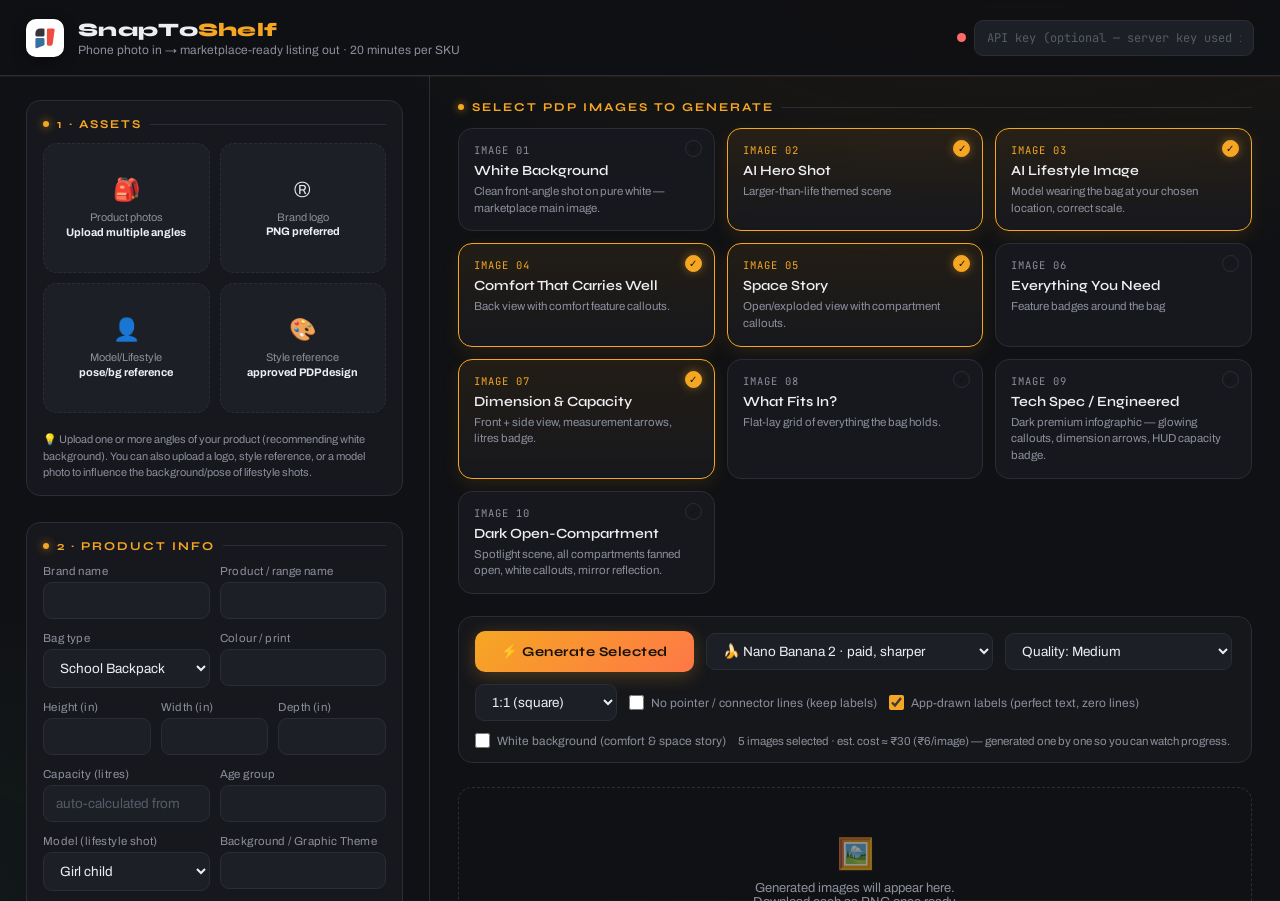
==== index.html @ ac1e073b "Space Story: adopt cleaner "premium Amazon infographic" prompt Rewrite the Space Story prompt in the" ====
<!DOCTYPE html>
<html lang="en">
<head>
<meta charset="UTF-8" />
<meta name="viewport" content="width=device-width, initial-scale=1.0" />
<title>SnapToShelf — Marketplace Listing Image Generator</title>
<link rel="icon" type="image/svg+xml" href="data:image/svg+xml,%3Csvg xmlns='http://www.w3.org/2000/svg' viewBox='0 0 100 100'%3E%3Crect width='100' height='100' rx='18' fill='white'/%3E%3Cpath fill='%2336343A' d='M10 30a20 20 0 0 1 20-20h12a6 6 0 0 1 6 6v22a6 6 0 0 1-6 6H16a6 6 0 0 1-6-6z'/%3E%3Cpath fill='%2338719F' d='M10 56a6 6 0 0 1 6-6h26a6 6 0 0 1 6 6v20a6 6 0 0 1-6 6L18 92c-4 1.7-8-1-8-6z'/%3E%3Cpath fill='%23EF4B3E' d='M58 16a6 6 0 0 1 6-6h20a6 6 0 0 1 6 7l-8 58a8 8 0 0 1-8 7H64a6 6 0 0 1-6-6z'/%3E%3C/svg%3E"/>
<link rel="preconnect" href="https://fonts.googleapis.com">
<link href="https://fonts.googleapis.com/css2?family=Archivo:wght@400;500;600;700&family=Outfit:wght@400;500;600;700;800&family=Syne:wght@700;800&family=JetBrains+Mono:wght@400;600&display=swap" rel="stylesheet">
<style>
:root{
  --bg:#101114;
  --panel:#17181d;
  --panel2:#1d1f26;
  --line:#2a2d36;
  --txt:#eceef2;
  --muted:#8b8f9c;
  --amber:#f5a623;
  --amber-dim:#b97e15;
  --green:#3ecf8e;
  --red:#ff6b6b;
  --radius:14px;
}
*{box-sizing:border-box;margin:0;padding:0}
html,body{height:100%}
body{
  background:var(--bg);
  color:var(--txt);
  font-family:'Archivo',sans-serif;
  font-size:14px;
  background-image:
    radial-gradient(1200px 600px at 80% -10%, rgba(245,166,35,.07), transparent 60%),
    radial-gradient(900px 500px at -10% 100%, rgba(62,207,142,.05), transparent 60%);
}
header{
  display:flex;align-items:center;gap:14px;
  padding:18px 26px;border-bottom:1px solid var(--line);
  position:sticky;top:0;background:rgba(16,17,20,.92);backdrop-filter:blur(8px);z-index:50;
}
.logo-mark{
  width:38px;height:38px;border-radius:10px;flex:none;
  background:#fff;
  display:grid;place-items:center;
}
header h1{font-family:'Syne',sans-serif;font-size:19px;font-weight:800;letter-spacing:.3px}
header h1 span{color:var(--amber)}
header .sub{color:var(--muted);font-size:12px;margin-top:2px}
.key-wrap{margin-left:auto;display:flex;gap:8px;align-items:center}
.key-wrap input{
  width:280px;max-width:38vw;background:var(--panel2);border:1px solid var(--line);
  color:var(--txt);padding:9px 12px;border-radius:9px;font-family:'JetBrains Mono',monospace;font-size:12px;
}
.key-wrap input:focus{outline:none;border-color:var(--amber)}
.key-dot{width:9px;height:9px;border-radius:50%;background:var(--red);flex:none}
.key-dot.ok{background:var(--green)}

main{display:grid;grid-template-columns:430px 1fr;gap:0;min-height:calc(100vh - 75px)}
@media(max-width:980px){main{grid-template-columns:1fr}}

/* ---------- LEFT PANEL ---------- */
.left{
  border-right:1px solid var(--line);padding:24px 26px 60px;
  overflow-y:auto;max-height:calc(100vh - 75px);
}
@media(max-width:980px){.left{max-height:none;border-right:none;border-bottom:1px solid var(--line)}}
.sec{margin-bottom:26px}
.sec-title{
  font-family:'Syne';font-weight:700;font-size:12px;letter-spacing:2px;
  text-transform:uppercase;color:var(--amber);margin-bottom:12px;
  display:flex;align-items:center;gap:8px;
}
.sec-title::after{content:"";flex:1;height:1px;background:var(--line)}
.uploads{display:grid;grid-template-columns:repeat(auto-fill, minmax(130px, 1fr));gap:10px}
.drop{
  border:1.5px dashed var(--line);border-radius:var(--radius);
  padding:14px;text-align:center;cursor:pointer;transition:.2s;
  background:var(--panel);position:relative;min-height:130px;
  display:flex;flex-direction:column;align-items:center;justify-content:center;gap:8px;
}
.drop:hover{border-color:var(--amber)}
.drop.has-img{border-style:solid;border-color:var(--green)}
.drop img{max-width:100%;max-height:90px;border-radius:8px;background:#fff}
.drop .d-label{font-size:11px;color:var(--muted);line-height:1.3}
.drop .d-icon{font-size:22px}
.drop input{display:none}

/* Clear button overlay */
.clear-btn {
  position: absolute;
  top: 6px;
  right: 6px;
  width: 20px;
  height: 20px;
  border-radius: 50%;
  background: rgba(255,107,107,0.85);
  color: #fff;
  border: none;
  cursor: pointer;
  display: none;
  align-items: center;
  justify-content: center;
  font-size: 11px;
  font-weight: bold;
  z-index: 10;
  transition: background 0.15s, transform 0.1s;
}
.clear-btn:hover {
  background: #ff4a4a;
  transform: scale(1.1);
}
.drop.has-img .clear-btn {
  display: flex;
}

/* Product gallery for multiple product images */
.prod-gallery {
  display: flex;
  flex-wrap: wrap;
  gap: 8px;
  margin-top: 10px;
  grid-column: 1 / -1;
  width: 100%;
}
.prod-thumb {
  position: relative;
  width: 70px;
  height: 70px;
  border: 1.5px solid var(--green);
  border-radius: 8px;
  overflow: hidden;
  background: #fff;
  display: flex;
  align-items: center;
  justify-content: center;
  box-shadow: 0 2px 6px rgba(0,0,0,0.3);
}
.prod-thumb img {
  max-width: 100%;
  max-height: 100%;
  object-fit: contain;
}
.prod-thumb .clear-btn {
  display: flex;
  top: 3px;
  right: 3px;
  width: 16px;
  height: 16px;
  font-size: 9px;
}

label.f-label{display:block;font-size:11.5px;color:var(--muted);margin:0 0 5px;letter-spacing:.4px}
.field{margin-bottom:13px}
input[type=text],input[type=number],select,textarea{
  width:100%;background:var(--panel2);border:1px solid var(--line);color:var(--txt);
  padding:10px 12px;border-radius:9px;font-family:'Archivo';font-size:13.5px;
}
input:focus,select:focus,textarea:focus{outline:none;border-color:var(--amber)}
textarea{resize:vertical;min-height:60px}
.row2{display:grid;grid-template-columns:1fr 1fr;gap:10px}
.row3{display:grid;grid-template-columns:1fr 1fr 1fr;gap:10px}

.chips{display:flex;flex-wrap:wrap;gap:7px}
.chip{
  border:1px solid var(--line);background:var(--panel2);color:var(--muted);
  padding:6px 11px;border-radius:99px;font-size:12px;cursor:pointer;transition:.15s;user-select:none;
}
.chip.on{background:rgba(245,166,35,.14);border-color:var(--amber);color:var(--amber)}
.chip .chip-n{
  display:none;width:48px;margin-left:8px;padding:4px 6px;
  border:1px solid var(--amber);border-radius:6px;background:#26201294;
  color:var(--amber);font-size:13px;font-weight:700;text-align:center;
  -moz-appearance:textfield;appearance:textfield;
}
.chip .chip-n::-webkit-inner-spin-button,
.chip .chip-n::-webkit-outer-spin-button{-webkit-appearance:none;margin:0}
.chip .chip-n::placeholder{color:#8a6a2a;font-weight:400}
.chip.on .chip-n{display:inline-block}

/* ---------- RIGHT PANEL ---------- */
.right{padding:24px 28px 80px;overflow-y:auto;max-height:calc(100vh - 75px)}
@media(max-width:980px){.right{max-height:none}}
.types{display:grid;grid-template-columns:repeat(auto-fill,minmax(215px,1fr));gap:12px;margin-bottom:22px}
.tcard{
  background:var(--panel);border:1px solid var(--line);border-radius:var(--radius);
  padding:14px 15px;cursor:pointer;transition:.15s;position:relative;
}
.tcard:hover{border-color:#3a3e4a}
.tcard.on{border-color:var(--amber);background:linear-gradient(180deg,rgba(245,166,35,.08),var(--panel))}
.tcard .num{
  font-family:'JetBrains Mono';font-size:10.5px;color:var(--muted);letter-spacing:1px;
}
.tcard.on .num{color:var(--amber)}
.tcard h3{font-size:14px;font-weight:600;margin:5px 0 4px;font-family:'Syne'}
.tcard p{font-size:11.5px;color:var(--muted);line-height:1.45}
.tcard .tick{
  position:absolute;top:11px;right:12px;width:17px;height:17px;border-radius:50%;
  border:1.5px solid var(--line);display:grid;place-items:center;font-size:10px;color:#16130a;
}
.tcard.on .tick{background:var(--amber);border-color:var(--amber)}

.gen-bar{
  display:flex;gap:12px;align-items:center;flex-wrap:wrap;
  background:var(--panel);border:1px solid var(--line);border-radius:var(--radius);
  padding:14px 16px;margin-bottom:24px;
}
.btn{
  font-family:'Syne';font-weight:700;font-size:13.5px;letter-spacing:.5px;
  background:var(--amber);color:#16130a;border:none;border-radius:10px;
  padding:12px 26px;cursor:pointer;transition:.15s;
}
.btn:hover{background:#ffc14d}
.btn:disabled{background:var(--line);color:var(--muted);cursor:not-allowed}
.gen-bar select{width:auto;padding:9px 32px 9px 12px}
.gen-bar .hint{color:var(--muted);font-size:11.5px;flex:1;min-width:160px}

.results{display:grid;grid-template-columns:repeat(auto-fill,minmax(290px,1fr));gap:16px}
.rcard{
  background:var(--panel);border:1px solid var(--line);border-radius:var(--radius);
  overflow:hidden;display:flex;flex-direction:column;
}
.rcard .r-img{
  aspect-ratio:1/1;background:var(--panel2);display:grid;place-items:center;position:relative;
}
.rcard .r-img img{width:100%;height:100%;object-fit:contain;background:#fff}
.spinner{
  width:34px;height:34px;border:3px solid var(--line);border-top-color:var(--amber);
  border-radius:50%;animation:spin .8s linear infinite;
}
@keyframes spin{to{transform:rotate(360deg)}}
.r-foot{display:flex;align-items:center;gap:8px;padding:11px 13px;border-top:1px solid var(--line)}
.r-foot .r-name{font-size:12.5px;font-weight:600;flex:1}
.r-foot .mini{
  background:var(--panel2);border:1px solid var(--line);color:var(--txt);
  font-size:11.5px;padding:6px 11px;border-radius:8px;cursor:pointer;
}
.r-foot .mini:hover{border-color:var(--amber);color:var(--amber)}
.r-status{font-size:11px;color:var(--muted);padding:0 13px 11px}
.r-status.err{color:var(--red)}
.empty{
  border:1.5px dashed var(--line);border-radius:var(--radius);padding:48px 20px;
  text-align:center;color:var(--muted);font-size:13px;grid-column:1/-1;
}
.toast{
  position:fixed;bottom:22px;left:50%;transform:translateX(-50%);
  background:#23161a;border:1px solid var(--red);color:#ffb3b3;
  padding:12px 20px;border-radius:10px;font-size:13px;z-index:99;display:none;max-width:90vw;
}

/* ---------- THEME ENHANCEMENTS ---------- */
::selection{background:rgba(245,166,35,.3)}
::-webkit-scrollbar{width:10px;height:10px}
::-webkit-scrollbar-track{background:transparent}
::-webkit-scrollbar-thumb{background:#2a2d36;border-radius:99px;border:2px solid var(--bg)}
::-webkit-scrollbar-thumb:hover{background:#454a58}

.logo-mark{box-shadow:0 4px 14px rgba(0,0,0,.4)}
header{box-shadow:0 1px 0 rgba(245,166,35,.07)}

.drop{transition:.2s}
.drop:hover{transform:translateY(-2px);box-shadow:0 8px 20px rgba(0,0,0,.3)}
.chip:hover{border-color:#3a3e4a;color:var(--txt)}

.tcard{transition:.2s}
.tcard:hover{transform:translateY(-2px);box-shadow:0 8px 22px rgba(0,0,0,.35)}
.tcard.on{box-shadow:0 6px 18px rgba(245,166,35,.10)}

.btn{background:linear-gradient(135deg,var(--amber),#ff7847);box-shadow:0 4px 18px rgba(245,166,35,.25);transition:.18s}
.btn:hover{background:linear-gradient(135deg,#ffc14d,#ff8c5e);transform:translateY(-1px);box-shadow:0 6px 24px rgba(245,166,35,.38)}
.btn:disabled{background:var(--line);box-shadow:none;transform:none}

.rcard{animation:cardIn .35s ease both;transition:.2s}
.rcard:hover{border-color:#3a3e4a;box-shadow:0 10px 28px rgba(0,0,0,.4)}
@keyframes cardIn{from{opacity:0;transform:translateY(10px)}to{opacity:1;transform:none}}
.rcard .r-img img{cursor:zoom-in;transition:transform .25s}
.rcard .r-img:hover img{transform:scale(1.025)}

/* ---------- MULTI-SELECT DOWNLOAD ---------- */
.r-pick{
  position:absolute;top:10px;left:10px;z-index:5;width:20px;height:20px;
  accent-color:var(--amber);cursor:pointer;
}
.dl-bar{
  position:fixed;bottom:22px;right:24px;display:none;align-items:center;gap:10px;
  background:var(--panel);border:1px solid var(--amber);border-radius:12px;
  padding:10px 16px;z-index:120;box-shadow:0 10px 30px rgba(0,0,0,.5);font-size:12.5px;
}
.dl-bar.show{display:flex}
.dl-bar .mini{
  background:var(--panel2);border:1px solid var(--line);color:var(--txt);
  font-size:11.5px;padding:6px 11px;border-radius:8px;cursor:pointer;
}
.dl-bar .mini:hover{border-color:var(--amber);color:var(--amber)}

/* ---------- PREVIEW MODAL ---------- */
.modal{
  position:fixed;inset:0;z-index:200;display:none;align-items:center;justify-content:center;
  background:rgba(8,9,12,.86);backdrop-filter:blur(12px);
}
.modal.open{display:flex;animation:fadeIn .18s ease}
@keyframes fadeIn{from{opacity:0}to{opacity:1}}
.m-stage{max-width:min(88vw,940px);max-height:76vh;display:grid;place-items:center}
.m-stage img{
  max-width:min(88vw,940px);max-height:76vh;border-radius:16px;background:#fff;
  box-shadow:0 30px 90px rgba(0,0,0,.65);cursor:zoom-in;transition:transform .25s ease;
}
.m-stage img.zoomed{transform:scale(1.7);cursor:zoom-out}
.m-nav{
  position:fixed;top:50%;transform:translateY(-50%);width:48px;height:48px;border-radius:50%;
  border:1px solid var(--line);background:rgba(23,24,29,.85);color:var(--txt);
  font-size:22px;line-height:1;cursor:pointer;display:grid;place-items:center;transition:.15s;z-index:201;
}
.m-nav:hover{border-color:var(--amber);color:var(--amber)}
.m-nav:disabled{opacity:.3;cursor:default}
#mPrev{left:26px}
#mNext{right:26px}
.m-top{position:fixed;top:16px;right:20px;display:flex;gap:10px;z-index:201}
.m-btn{
  font-family:'Archivo';font-size:13px;padding:9px 16px;border-radius:10px;
  border:1px solid var(--line);background:rgba(23,24,29,.85);color:var(--txt);cursor:pointer;transition:.15s;
}
.m-btn:hover{border-color:var(--amber);color:var(--amber)}
.m-cap{
  position:fixed;bottom:20px;left:50%;transform:translateX(-50%);
  display:flex;align-items:center;gap:12px;background:rgba(23,24,29,.85);
  border:1px solid var(--line);border-radius:99px;padding:9px 18px;font-size:13px;z-index:201;
}
.m-cap .m-count{color:var(--muted);font-family:'JetBrains Mono';font-size:11.5px}

/* ---------- DESIGN PASS ---------- */
::placeholder{color:#565b68}
input[type=text]:hover,input[type=number]:hover,select:hover,textarea:hover{border-color:#3a3e4a}
input[type=text]:focus,input[type=number]:focus,select:focus,textarea:focus{box-shadow:0 0 0 3px rgba(245,166,35,.13)}

.left .sec{
  background:var(--panel);border:1px solid var(--line);border-radius:var(--radius);
  padding:16px 16px 14px;
}
.left .sec .drop{background:var(--panel2)}

.sec-title::before{
  content:"";width:6px;height:6px;border-radius:50%;flex:none;
  background:var(--amber);box-shadow:0 0 8px rgba(245,166,35,.8);
}

.chip{transition:.18s}
.chip:hover{transform:translateY(-1px)}
.chip.on{box-shadow:0 2px 10px rgba(245,166,35,.18)}

.tcard .tick{transition:.18s}
.tcard.on .tick{box-shadow:0 0 10px rgba(245,166,35,.45)}

.right .gen-bar{
  position:sticky;top:0;z-index:40;
  background:rgba(23,24,29,.92);backdrop-filter:blur(8px);
}

.empty{display:flex;flex-direction:column;align-items:center;gap:10px}
.empty::before{content:"🖼️";font-size:30px;opacity:.55}

.r-foot .mini{transition:.15s}
.r-foot .mini:hover{transform:translateY(-1px)}
.btn:active{transform:translateY(0);box-shadow:0 2px 10px rgba(245,166,35,.3)}
</style>
</head>
<body>

<header>
  <div class="logo-mark"><svg viewBox="0 0 100 100" width="24" height="24" xmlns="http://www.w3.org/2000/svg"><path fill="#36343A" d="M10 30a20 20 0 0 1 20-20h12a6 6 0 0 1 6 6v22a6 6 0 0 1-6 6H16a6 6 0 0 1-6-6z"/><path fill="#38719F" d="M10 56a6 6 0 0 1 6-6h26a6 6 0 0 1 6 6v20a6 6 0 0 1-6 6L18 92c-4 1.7-8-1-8-6z"/><path fill="#EF4B3E" d="M58 16a6 6 0 0 1 6-6h20a6 6 0 0 1 6 7l-8 58a8 8 0 0 1-8 7H64a6 6 0 0 1-6-6z"/></svg></div>
  <div>
    <h1>SnapTo<span>Shelf</span></h1>
    <div class="sub">Phone photo in → marketplace-ready listing out · 20 minutes per SKU</div>
  </div>
  <div class="key-wrap">
    <span class="key-dot" id="keyDot"></span>
    <input type="password" id="apiKey" placeholder="sk-... OpenAI API key" autocomplete="off"/>
  </div>
</header>

<main>
<!-- ============ LEFT: INPUTS ============ -->
<div class="left">

  <div class="sec">
    <div class="sec-title">1 · Assets</div>
    <div class="uploads">
      <div class="drop" id="dropProduct">
        <input type="file" accept="image/*" id="fileProduct" multiple/>
        <span class="d-icon">🎒</span>
        <span class="d-label">Product photos<br><b style="color:var(--txt)">Upload multiple angles</b></span>
      </div>
      <div class="drop" id="dropLogo">
        <button class="clear-btn" id="clearLogo" title="Remove">&times;</button>
        <input type="file" accept="image/*" id="fileLogo"/>
        <span class="d-icon">®</span>
        <span class="d-label">Brand logo<br><b style="color:var(--txt)">PNG preferred</b></span>
      </div>
      <div class="drop" id="dropModel">
        <button class="clear-btn" id="clearModel" title="Remove">&times;</button>
        <input type="file" accept="image/*" id="fileModel"/>
        <span class="d-icon">👤</span>
        <span class="d-label">Model/Lifestyle<br><b style="color:var(--txt)">pose/bg reference</b></span>
      </div>
      <div class="drop" id="dropStyle">
        <button class="clear-btn" id="clearStyle" title="Remove">&times;</button>
        <input type="file" accept="image/*" id="fileStyle"/>
        <span class="d-icon">🎨</span>
        <span class="d-label">Style reference<br><b style="color:var(--txt)">approved PDP design</b></span>
      </div>
    </div>
    <div class="prod-gallery" id="prodGallery"></div>
    <div style="font-size:11px;color:var(--muted);margin-top:8px;line-height:1.5">💡 Upload one or more angles of your product (recommending white background). You can also upload a logo, style reference, or a model photo to influence the background/pose of lifestyle shots.</div>
  </div>

  <div class="sec">
    <div class="sec-title">2 · Product Info</div>
    <div class="row2">
      <div class="field"><label class="f-label">Brand name</label><input type="text" id="brand"/></div>
      <div class="field"><label class="f-label">Product / range name</label><input type="text" id="pname"/></div>
    </div>
    <div class="row2">
      <div class="field"><label class="f-label">Bag type</label>
        <select id="bagType">
          <option>School Backpack</option><option>Laptop Backpack</option><option>Casual Backpack</option>
          <option>College Backpack</option><option>Kids Backpack</option><option>Overnighter</option><option>Trolley Bag</option><option>Duffel Bag</option>
        </select>
      </div>
      <div class="field"><label class="f-label">Colour / print</label><input type="text" id="colour"/></div>
    </div>
    <div class="row3">
      <div class="field"><label class="f-label">Height (in)</label><input type="number" id="dimH" step="0.5"/></div>
      <div class="field"><label class="f-label">Width (in)</label><input type="number" id="dimW" step="0.5"/></div>
      <div class="field"><label class="f-label">Depth (in)</label><input type="number" id="dimD" step="0.5"/></div>
    </div>
    <div class="row2">
      <div class="field"><label class="f-label">Capacity (litres) <span id="capAutoLabel" style="color:var(--green);font-size:10px;display:none">(auto)</span></label><input type="number" id="capacity" step="0.5" placeholder="auto-calculated from dims" autocomplete="off"/></div>
      <div class="field"><label class="f-label">Age group</label><input type="text" id="ageGroup"/></div>
    </div>
    <div class="row2">
      <div class="field"><label class="f-label">Model (lifestyle shot)</label>
        <select id="model"><option>Girl child</option><option>Boy child</option><option>Female adult</option><option>Male adult</option><option>No model</option></select>
      </div>
      <div class="field"><label class="f-label">Background / Graphic Theme</label><input type="text" id="theme"/></div>
    </div>
    <div class="field"><label class="f-label">Lifestyle background location</label><input type="text" id="bgLoc"/></div>
    <div class="field"><label class="f-label">Model appearance (optional — describe the person)</label><textarea id="modelDesc"></textarea></div>
  </div>

  <div class="sec">
    <div class="sec-title">3 · Comfort Features</div>
    <div class="chips" id="comfortChips"></div>
  </div>

  <div class="sec">
    <div class="sec-title">4 · Space Story (Compartments)</div>
    <div class="chips" id="spaceChips"></div>
  </div>

  <div class="sec">
    <div class="sec-title">5 · What Fits In</div>
    <div class="chips" id="fitsChips"></div>
  </div>

  <div class="sec">
    <div class="sec-title">6 · Additional Features</div>
    <div class="field"><label class="f-label">"Everything You Need" badge choices (first 4 used)</label><div class="chips" id="needChips"></div></div>
    <div class="field"><label class="f-label">Custom "Everything You Need" badges (comma separated)</label><input type="text" id="needItems"/></div>
    <div class="field"><label class="f-label">Other features (used in Tech Spec callouts etc.)</label><textarea id="extras"></textarea></div>
  </div>

</div>

<!-- ============ RIGHT: TYPES + RESULTS ============ -->
<div class="right">
  <div class="sec-title" style="margin-bottom:14px">Select PDP images to generate</div>
  <div class="types" id="types"></div>

  <div class="gen-bar">
    <button class="btn" id="genBtn">⚡ Generate Selected</button>
    <select id="engine">
      <option value="gemini:gemini-2.5-flash-image">🍌 Nano Banana · free tier</option>
      <option value="gemini:gemini-3.1-flash-image-preview" selected>🍌 Nano Banana 2 · paid, sharper</option>
      <option value="gemini:gemini-3-pro-image-preview">🍌 Nano Banana Pro · paid, best text</option>
      <option value="openai:gpt-image-1">OpenAI gpt-image-1 · paid</option>
    </select>
    <select id="quality">
      <option value="medium" selected>Quality: Medium</option>
      <option value="high">Quality: High (slow, costly)</option>
      <option value="low">Quality: Low (fast test)</option>
    </select>
    <select id="size">
      <option value="1024x1024" selected>1:1 (square)</option>
      <option value="1024x1536">Portrait (2:3)</option>
    </select>
    <label style="display:flex;align-items:center;gap:7px;font-size:12px;color:var(--muted);cursor:pointer;user-select:none">
      <input type="checkbox" id="cleanMode" style="accent-color:var(--amber);width:15px;height:15px"/>
      No pointer / connector lines (keep labels)
    </label>
    <label style="display:flex;align-items:center;gap:7px;font-size:12px;color:var(--muted);cursor:pointer;user-select:none">
      <input type="checkbox" id="overlayMode" checked style="accent-color:var(--amber);width:15px;height:15px"/>
      App-drawn labels (perfect text, zero lines)
    </label>
    <label style="display:flex;align-items:center;gap:7px;font-size:12px;color:var(--muted);cursor:pointer;user-select:none">
      <input type="checkbox" id="whiteBgMode" style="accent-color:var(--amber);width:15px;height:15px"/>
      White background (comfort &amp; space story)
    </label>
    <div class="hint" id="costHint">Select images, fill the form, paste your API key, then generate.</div>
  </div>

  <div class="results" id="results">
    <div class="empty">Generated images will appear here.<br>Download each as PNG once ready.</div>
  </div>
</div>
</main>

<div class="toast" id="toast"></div>

<div class="dl-bar" id="dlBar">
  <b id="dlCount">0 selected</b>
  <button class="mini" id="dlSelAll">Select all</button>
  <button class="mini" id="dlAll">⬇ Download selected</button>
  <button class="mini" id="dlClear">✕ Clear</button>
</div>

<div class="modal" id="modal" aria-hidden="true">
  <div class="m-top">
    <button class="m-btn" id="mDl">⬇ Download PNG</button>
    <button class="m-btn" id="mClose">✕ Close</button>
  </div>
  <button class="m-nav" id="mPrev" title="Previous">‹</button>
  <div class="m-stage"><img id="mImg" alt="Preview"/></div>
  <button class="m-nav" id="mNext" title="Next">›</button>
  <div class="m-cap"><b id="mName"></b><span class="m-count" id="mCount"></span></div>
</div>

<script>
/* ================= DATA ================= */
const FEATURE_ICONS={
  "Adjustable Shoulder Straps":"assets/icons/1Adjustable Shoulder Straps.png",
  "Wide Padded Shoulder Straps":"assets/icons/2Wide Padded Shoulder Straps.png",
  "Premium Quality Zippers":"assets/icons/3Premium Quality Zippers.png",
  "Breathable Back Panel":"assets/icons/4Breathable Back Panel.png",
  "Super Soft Cushion Handle":"assets/icons/5Super Soft Cushion Handle.png",
  "Durable Pullers":"assets/icons/6Durable Pullesr.png",
  "Durable Pullesr":"assets/icons/6Durable Pullesr.png",
  "Lightweight":"assets/icons/7Light weight.png",
  "Light weight":"assets/icons/7Light weight.png",
  "Premium Vegan Fabric":"assets/icons/8Premium .png",
  "Premium Organiser":"assets/icons/8Premium .png",
  "Main Compartment":"assets/icons/9Main Compartment.png",
  "Front Pocket":"assets/icons/10Front Pockect.png",
  "Front Pockect":"assets/icons/10Front Pockect.png",
  "Bottle Pocket":"assets/icons/11Bottle Pocket.png",
  "Side Zip Pocket":"assets/icons/12Side Zip Pocket.png",
  "Easy Organiser":"assets/icons/13Easy organizer.png",
  "Easy Organizer":"assets/icons/13Easy organizer.png",
  "Document Sleeve":"assets/icons/14Doc Sleeve.png",
  "Doc Sleeve":"assets/icons/14Doc Sleeve.png",
  "Small Pocket":"assets/icons/15Small Pocket.png",
  "Padded Laptop Sleeve":"assets/icons/16Papped laptop Sleeve.png",
  "Papped laptop Sleeve":"assets/icons/16Papped laptop Sleeve.png",
  "Trolley Sleeve":"assets/icons/17Trolley Sleeve.png",
  "Water Resistant":"assets/icons/20Water resitant.png",
  "Water Resitant":"assets/icons/20Water resitant.png",
  "Anti Theft":"assets/icons/21Anti theft.png",
  "Anti theft":"assets/icons/21Anti theft.png",
  "Scratch Proof":"assets/icons/22Scratch Proof.png"
};
const FEATURE_ICON_FALLBACKS={
  "Bartacked Stitch on Load Points":"🧵",
  "Bottom Rib Pad":"🛡️"
};

const COMFORT = ["Adjustable Shoulder Straps","Wide Padded Shoulder Straps","Bartacked Stitch on Load Points","Premium Quality Zippers","Breathable Back Panel","Super Soft Cushion Handle","Bottom Rib Pad","Durable Pullers","Lightweight","Premium Vegan Fabric"];
const SPACE = ["Main Compartment","Front Pocket","Bottle Pocket","Side Zip Pocket","Easy Organiser","Premium Organiser","Padded Laptop Sleeve","Document Sleeve","Small Pocket"];
const FITS = ["Books","Notebooks","Pencil Case","Lunch Box","Water Bottle","Umbrella","Folder","Wallet","Laptop","Tablet","Charger","Headphones","Shirt / Clothes","Power Bank"];
const NEED = ["Water Resistant","Anti Theft","Scratch Proof"];

/* Hard-shell trolley luggage has no straps or back panel, so it needs its own
   chip sets and prompt wording rather than the backpack defaults. */
const LUGGAGE_COMFORT = ["TSA Lock","Combination Lock","Flexi PP Shell","Silent 360° Dual Wheels","Telescopic Handle","Sturdy Handle","10 Years Warranty","Lightweight"];
/* soft wheeled duffels have no moulded shell, so swap it for fabric claims */
const DUFFEL_COMFORT = ["TSA Lock","Combination Lock","Premium Vegan Fabric","Silent 360° Dual Wheels","Telescopic Handle","Sturdy Handle","Bartacked Stitch on Load Points","10 Years Warranty","Lightweight"];
const LUGGAGE_SPACE = ["Main Compartment","Zip Divider","Elastic Packing Straps","Zipped Mesh Pocket","Interior Lining","Front Pocket"];
const LUGGAGE_FITS = ["Shoes","Toiletries Pouch","Shirt / Clothes","Trousers","Jacket","Laptop","Charger","Wallet","Travel Documents","Toiletries","Towel","Power Bank"];
const LUGGAGE_NEED = ["Water Resistant","Anti Theft","Scratch Proof"];

/* wheels + telescopic handle — drives the luggage prompt wording and chips */
const LUGGAGE_TYPES = ["Trolley Bag","Duffel Bag"];
/* moulded shell that folds open into two halves; soft duffels do not */
const HARD_CASE_TYPES = ["Trolley Bag"];
function bagTypeVal(){ return document.getElementById("bagType").value; }
function isLuggage(){ return LUGGAGE_TYPES.includes(bagTypeVal()); }
function isHardCase(){ return HARD_CASE_TYPES.includes(bagTypeVal()); }
function chipSets(){
  if(!isLuggage()) return {comfort:COMFORT, space:SPACE, fits:FITS, need:NEED};
  return {comfort: isHardCase()?LUGGAGE_COMFORT:DUFFEL_COMFORT, space:LUGGAGE_SPACE, fits:LUGGAGE_FITS, need:LUGGAGE_NEED};
}

const TYPES = [
 {id:"white",  name:"White Background",        d:"Clean front-angle shot on pure white — marketplace main image.", def:false},
 {id:"hero",   name:"AI Hero Shot",            d:"Larger-than-life themed scene ", def:true},
 {id:"life",   name:"AI Lifestyle Image",      d:"Model wearing the bag at your chosen location, correct scale.", def:true},
 {id:"comfort",name:"Comfort That Carries Well",d:"Back view with comfort feature callouts.", def:true},
 {id:"space",  name:"Space Story",             d:"Open/exploded view with compartment callouts.", def:true},
 {id:"need",   name:"Everything You Need",     d:"Feature badges around the bag", def:false},
 {id:"dims",   name:"Dimension & Capacity",    d:"Front + side view, measurement arrows, litres badge.", def:true},
 {id:"fits",   name:"What Fits In?",           d:"Flat-lay grid of everything the bag holds.", def:false},
 {id:"tech",   name:"Tech Spec / Engineered",  d:"Dark premium infographic — glowing callouts, dimension arrows, HUD capacity badge.", def:false},
 {id:"open",   name:"Dark Open-Compartment",   d:"Spotlight scene, all compartments fanned open, white callouts, mirror reflection.", def:false},
];

/* ================= UI BUILD ================= */
function buildChips(el, arr, withCount){
  el.innerHTML = arr.map(t=>`<span class="chip" data-v="${t}">${t}${withCount?'<input class="chip-n" type="number" min="2" max="9" placeholder="Qty" title="How many? e.g. 2 = the bag has 2 of these (optional)"/>':""}</span>`).join("");
  /* the listener lives on the container, which survives innerHTML — bind once
     or a rebuild would stack handlers and toggle each chip twice */
  if(el.dataset.bound==="1") return;
  el.dataset.bound="1";
  el.addEventListener("click",e=>{
    if(e.target.classList.contains("chip-n")) return;
    const c=e.target.closest(".chip");
    if(c){
      c.classList.toggle("on");
      const n=c.querySelector(".chip-n");
      if(n && !c.classList.contains("on")) n.value="";
    }
  });
}
function rebuildChips(){
  const s=chipSets();
  buildChips(document.getElementById("comfortChips"),s.comfort);
  buildChips(document.getElementById("spaceChips"),s.space,true);
  buildChips(document.getElementById("fitsChips"),s.fits);
  buildChips(document.getElementById("needChips"),s.need);
}
rebuildChips();
/* backpack and luggage have different features, so swap the chips with the type */
document.getElementById("bagType").addEventListener("change",rebuildChips);

const typesEl = document.getElementById("types");
typesEl.innerHTML = TYPES.map((t,i)=>`
  <div class="tcard ${t.def?'on':''}" data-id="${t.id}">
    <div class="num">IMAGE ${String(i+1).padStart(2,"0")}</div>
    <h3>${t.name}</h3><p>${t.d}</p>
    <div class="tick">✓</div>
  </div>`).join("");
typesEl.addEventListener("click",e=>{
  const c = e.target.closest(".tcard"); if(c){c.classList.toggle("on"); updateHint();}
});

function selectedTypes(){ return [...document.querySelectorAll(".tcard.on")].map(c=>c.dataset.id); }
/* approx ₹ per image (USD→INR ≈ 85) */
const PRICE = {
  "gemini:gemini-2.5-flash-image": q=>3,
  "gemini:gemini-3.1-flash-image-preview": q=>6,
  "gemini:gemini-3-pro-image-preview": q=>12,
  "openai:gpt-image-1": q=>({low:1,medium:3.5,high:14}[q]||3.5)
};
function updateHint(){
  const n = selectedTypes().length;
  if(!n){ document.getElementById("costHint").textContent = "Select at least one image type."; return; }
  const engine=document.getElementById("engine").value, quality=document.getElementById("quality").value;
  const per=PRICE[engine]?PRICE[engine](quality):null;
  const cost=per?` · est. cost ≈ ₹${Math.round(n*per*10)/10} (₹${per}/image)`:"";
  document.getElementById("costHint").textContent = `${n} image${n>1?'s':''} selected${cost} — generated one by one so you can watch progress.`;
}
document.getElementById("engine").addEventListener("change",updateHint);
document.getElementById("quality").addEventListener("change",updateHint);
updateHint();

/* ---- AUTO CAPACITY from H×W×D ---- */
const capField = document.getElementById("capacity");
const capAutoLabel = document.getElementById("capAutoLabel");
/* When user types manually, drop the auto flag so we stop overriding */
capField.addEventListener("input", () => {
  delete capField.dataset.auto;
  capAutoLabel.style.display = "none";
});
function autoCalcCapacity() {
  /* Only auto-fill when the field is empty OR was previously auto-filled */
  if (capField.value !== "" && capField.dataset.auto !== "1") return;
  const H = parseFloat(document.getElementById("dimH").value);
  const W = parseFloat(document.getElementById("dimW").value);
  const D = parseFloat(document.getElementById("dimD").value);
  if (H > 0 && W > 0 && D > 0) {
    capField.value = Math.round(H * W * D * 0.016387 * 10) / 10;
    capField.dataset.auto = "1";
    capAutoLabel.style.display = "inline";
  } else if (capField.dataset.auto === "1") {
    capField.value = "";
    delete capField.dataset.auto;
    capAutoLabel.style.display = "none";
  }
}
["dimH","dimW","dimD"].forEach(dimId => {
  document.getElementById(dimId).addEventListener("input", autoCalcCapacity);
});

/* uploads */
let productImgs = [];
let logoImg = null;
let modelImg = null;
let styleImg = null;

function wireSingleDrop(dropId, fileId, setter, clearBtnId) {
  const drop = document.getElementById(dropId);
  const inp = document.getElementById(fileId);
  const clearBtn = document.getElementById(clearBtnId);
  const icon = drop.querySelector(".d-icon");
  const label = drop.querySelector(".d-label");
  const origIconDisplay = icon.style.display || "block";
  const origLabelHTML = label.innerHTML;

  drop.addEventListener("click", (e) => {
    if (e.target !== inp && e.target !== clearBtn && !clearBtn.contains(e.target)) {
      inp.click();
    }
  });

  inp.addEventListener("click", (e) => {
    e.stopPropagation();
  });

  inp.addEventListener("change", () => {
    const f = inp.files[0];
    if (!f) return;
    setter(f);
    const url = URL.createObjectURL(f);
    drop.classList.add("has-img");
    icon.style.display = "none";
    label.innerHTML = `<img src="${url}"/><br>${f.name.slice(0, 20)}`;
  });

  clearBtn.addEventListener("click", (e) => {
    e.preventDefault();
    e.stopPropagation();
    setter(null);
    inp.value = "";
    drop.classList.remove("has-img");
    icon.style.display = origIconDisplay;
    label.innerHTML = origLabelHTML;
  });
}

wireSingleDrop("dropLogo", "fileLogo", f => logoImg = f, "clearLogo");
wireSingleDrop("dropModel", "fileModel", f => modelImg = f, "clearModel");
wireSingleDrop("dropStyle", "fileStyle", f => styleImg = f, "clearStyle");

/* Multiple product photos logic */
const fileProduct = document.getElementById("fileProduct");
const dropProduct = document.getElementById("dropProduct");
const prodGallery = document.getElementById("prodGallery");

dropProduct.addEventListener("click", (e) => {
  if (e.target !== fileProduct) {
    fileProduct.click();
  }
});

fileProduct.addEventListener("click", (e) => {
  e.stopPropagation();
});

fileProduct.addEventListener("change", () => {
  const files = fileProduct.files;
  if (!files || files.length === 0) return;
  for (let i = 0; i < files.length; i++) {
    productImgs.push(files[i]);
  }
  fileProduct.value = "";
  renderProductGallery();
});

function renderProductGallery() {
  prodGallery.innerHTML = "";
  if (productImgs.length > 0) {
    dropProduct.classList.add("has-img");
    dropProduct.querySelector(".d-label").innerHTML = `Product photos<br><b style="color:var(--green)">${productImgs.length} images</b>`;
    dropProduct.querySelector(".d-icon").style.display = "none";
  } else {
    dropProduct.classList.remove("has-img");
    dropProduct.querySelector(".d-label").innerHTML = `Product photos<br><b style="color:var(--txt)">Upload multiple angles</b>`;
    dropProduct.querySelector(".d-icon").style.display = "block";
  }

  productImgs.forEach((f, idx) => {
    const url = URL.createObjectURL(f);
    const thumb = document.createElement("div");
    thumb.className = "prod-thumb";
    thumb.innerHTML = `
      <img src="${url}" />
      <button class="clear-btn" title="Remove" style="display: flex;">&times;</button>
    `;
    thumb.querySelector(".clear-btn").addEventListener("click", (e) => {
      e.preventDefault();
      e.stopPropagation();
      productImgs.splice(idx, 1);
      renderProductGallery();
    });
    prodGallery.appendChild(thumb);
  });
}

/* api key dot — Gemini keys start with AIza or AQ. ; OpenAI keys start with sk- */
const keyInp=document.getElementById("apiKey"), keyDot=document.getElementById("keyDot");
function isGeminiKey(v){ return v.startsWith("AIza")||v.startsWith("AQ.")||(!v.startsWith("sk-")&&v.length>20); }
function keyOk(){ const v=keyInp.value.trim(); return v.length>20&&(isGeminiKey(v)||v.startsWith("sk-")); }
keyInp.addEventListener("input",()=>{
  localStorage.setItem("pdp_key", keyInp.value.trim());
  keyDot.classList.toggle("ok",keyOk());
});
keyInp.placeholder="API key (optional — server key used if empty)";
keyInp.value = localStorage.getItem("pdp_key")||"";
keyDot.classList.toggle("ok",keyOk());

/* ================= PROMPTS ================= */
function chips(el){
  return [...document.querySelectorAll(`#${el} .chip.on`)].map(c=>{
    const base=c.dataset.v;
    const nInp=c.querySelector(".chip-n");
    const n=nInp?parseInt(nInp.value,10):NaN;
    if(n>=2){ return `${n} ${/s$/i.test(base)?base:base+"s"}`; }
    return base;
  });
}
function info(){
  const H=document.getElementById("dimH").value, W=document.getElementById("dimW").value, D=document.getElementById("dimD").value;
  const cm = v=>v?(v*2.54).toFixed(1):"";
  const needList=[...chips("needChips"),...document.getElementById("needItems").value.split(",").map(s=>s.trim()).filter(Boolean)];
  return {
    brand:document.getElementById("brand").value,
    pname:document.getElementById("pname").value,
    bagType:document.getElementById("bagType").value,
    colour:document.getElementById("colour").value,
    H,W,D, Hcm:cm(H), Wcm:cm(W), Dcm:cm(D),
    cap:document.getElementById("capacity").value,
    age:document.getElementById("ageGroup").value,
    model:document.getElementById("model").value,
    bg:document.getElementById("bgLoc").value,
    theme:document.getElementById("theme").value,
    comfort:chips("comfortChips"), space:chips("spaceChips"), fits:chips("fitsChips"),
    extras:document.getElementById("extras").value,
    needItems:needList.join(", "),
    modelDesc:document.getElementById("modelDesc").value
  };
}

/* Decorative theme for every themed image: use the theme the user typed, or —
   when it is blank — auto-derive it from the bag's OWN printed motif/character so
   the whole scene revolves around it (a kitty print → kitty theme, a unicorn →
   unicorn/rainbow, a dinosaur → dinos, a floral → flowers). The bag reference
   photos are attached, so the model can read the print itself. */
function themeDecor(i){
  return (i.theme && i.theme.trim())
    ? i.theme.trim()
    : "the bag's OWN main printed motif or character — read the dominant print/character on the bag from the reference photos (for example a kitty/cat, unicorn, dinosaur, teddy, car, superhero, butterfly or floral print) and build the theme around THAT motif and the bag's colour palette (kitty → cats, paw-prints, whiskers and yarn; unicorn → rainbows, stars and clouds; dinosaur → friendly dinos and leaves; floral → flowers and petals)";
}

const BASE = i => `ABSOLUTE PRODUCT FIDELITY — THIS IS A COMPOSITING TASK, NOT A DESIGN TASK: the bag in the output must be THE IDENTICAL physical ${i.bagType.toLowerCase()} shown in the attached product reference photos, as if those photos were cut out and re-lit in a new scene. Match ONE-TO-ONE: overall silhouette and proportions, every panel and seam, the exact number, size and position of pockets and zippers, zipper pullers, straps, handle shape, stitching, materials and textures, the brand label/badge in its exact position, colour [${i.colour||"exactly as shown in the photos"}] and any print pattern. Pay special attention to ACCENT COLOURS: any contrast-coloured zippers, piping, trims, linings or panels visible in the reference photos MUST appear in the same colour, same position and same brightness — never turn an accent-coloured part black or grey, even in dark or moody lighting. Do NOT invent, redesign, recolour, simplify, add or remove ANY part of the bag — if a detail is not visible in the reference photos, keep it plain and neutral rather than inventing one. Before finishing, verify the generated bag would be recognised as the same product as the reference photos by its owner.${i.brand?` Brand: ${i.brand}${i.pname?` "${i.pname}"`:""}.`:""} Professional Amazon/Flipkart PDP listing image, high resolution, crisp studio quality. Every word of text must be spelled EXACTLY as specified below in clean modern sans-serif type — no extra text, no gibberish, no invented words. TITLE SCALE — KEEP HEADINGS SMALL: any title, subtitle or heading is set in a modest, restrained size. The whole title block (including any bubble or pill around it) must occupy no more than about 12% of the image height and no more than 60% of the image width, sitting compactly at the top with generous clear space around it. The PRODUCT is always the visual hero and must be the largest, most dominant element — never let a heading compete with it or spread across the full width. TEXT IS PLAIN TYPE, NEVER MARKUP: render only the literal words specified. Never draw an angle bracket, chevron, slash, tag, asterisk, underscore, brace, pipe or any other stray punctuation or code-like character next to, between or around the words — colour changes are applied by simply typing the word in that colour, never by drawing a marker of any kind around it. SINGLE PRODUCT ONLY: the background must never contain anything product-shaped — never draw a second, enlarged, blurred, faded, ghosted, silhouetted or watermark copy of the bag behind, around or bleeding off the edges of the main product. The background stays a plain clean surface. (Render more than one view of the product only where this brief explicitly asks for it.) PERMANENT DESIGN RULE — NO POINTING: never draw a callout line, leader line, connector stroke, stem, tick, bracket or dot that points at, reaches towards, or touches the product. Every label, card and badge is a fully detached, closed element floating with plain clean background between it and the product. The ONLY exception is a measurement arrow if one is explicitly specified later in this brief — nothing else may form a line.`;

const PROMPTS = {
 white: i=>`${BASE(i)} IMPORTANT: Only ONE product photo is attached — use it exactly as captured. Render ONLY the bag in a STRAIGHT FRONT VIEW (facing the camera directly, not angled), perfectly centred on a pure white #FFFFFF background with a soft natural contact shadow under the base. No text, no props, no badges, no logo overlays. Clean marketplace main-image.`,
 hero: i=>`${BASE(i)} PREMIUM DREAMY PRODUCT HERO SHOT — a cinematic, photorealistic luxury beauty shot of the bag at its NATURAL real-world size (a normal-sized bag, NOT a giant monument or building), resting elegantly on a raised natural stone or rock pedestal/plinth at the centre of a magical, enchanting themed scene. The bag is the unmistakable HERO of the frame — crisp, sharp and in full focus, occupying roughly 45-55% of the image, presented like a high-end product hero photograph. ENVIRONMENT: a soft, dreamy, aspirational fantasy world themed entirely around ${themeDecor(i)} (scenery and mood direction only — NEVER write any of these words as text anywhere in the image). Surround the bag with beautiful, oversized soft-focus elements OF THAT theme, colour-matched to the bag's own palette, plus drifting sparkles and particles, soft glowing bokeh, silky flowing pastel fabric and a luminous dreamy sky.${i.age?` The mood should feel magical and enchanting to ${i.age}-year-olds.`:""} ABSOLUTELY NO PEOPLE: the image must contain NO humans of any kind — no figures, hands, silhouettes or crowds anywhere. LIGHTING: soft, cinematic, diffused light with a warm dreamy glow and a gentle rim light tracing the bag, a soft realistic contact shadow and subtle reflection where it rests on the pedestal. DEPTH OF FIELD: the fantasy background is softly blurred so the sharply-focused bag always stays the clear focal point. ${i.pname?`The spirit of the product range "${i.pname}" should be felt in the scene's mood (inspiration only — never written as text).`:""} ZERO text in the image — no overlaid brand wordmarks, no captions, no invented signage — only the bag's own printed branding exactly as it appears on the product.`,
 life: i=>`${BASE(i)} Photorealistic LIFESTYLE photo: a ${i.model==="No model"?"natural scene with the bag placed believably":"happy "+i.model.toLowerCase()+(isLuggage()?" walking while pulling the bag along by its fully extended telescopic handle, the bag upright on its wheels beside them, glancing back and smiling at camera":" wearing the bag on BOTH shoulders, looking back over the shoulder and smiling at camera")}${i.age?` (clearly age ${i.age})`:""}, at ${i.bg||(isLuggage()?"a bright, tidy airport terminal or hotel lobby":"a bright, tidy everyday Indian setting")}.${i.model!=="No model"&&i.modelDesc?` MODEL APPEARANCE: ${i.modelDesc}. The person must be an entirely fictional, generic individual matching this description — not a real or recognisable person.`:""} CRITICAL SCALE: the bag must be ${i.H||"correctly"} ${i.H?"inches tall":""} relative to the model's torso — not too big, not too small. Natural window light, shallow depth of field. ${i.age?`A small rounded purple badge in the top-left corner reads exactly "AGE: ${i.age}".`:`No badges, no overlays and no text anywhere in the image.`}`,
 comfort: i=>{
   const cardPart = i.comfort.length
     ? `EXACTLY ${i.comfort.length} small white rounded feature cards arranged in two neat vertical columns — one column down the far LEFT edge of the image, one down the far RIGHT edge, half the cards in each — each card containing a tiny line icon of the feature on top and the feature name below in small dark text, one card per feature, each appearing exactly once, spelled letter-perfect, no extra cards: ${i.comfort.join(", ")}. These are floating legend cards in a card-grid design, NOT a callout diagram: each card is a fully closed shape, and a wide band of plain empty background separates the columns from the bag — absolutely nothing is drawn in that gap. FINAL CHECK: this image contains ZERO lines anywhere — if any stroke connects or reaches from a card towards the bag, the image is WRONG.`
     : `Do NOT draw any callout cards, feature labels or icons — only the title and the bag, with clean empty space around it.`;
   const viewPart = isLuggage()
     ? `Below, the bag perfectly centred at a three-quarter angle with the telescopic handle FULLY EXTENDED upward and all wheels clearly visible on the floor, exactly as the reference photos show them.`
     : `Below, the BACK VIEW of the bag perfectly centred showing back panel and straps.`;
   return `${BASE(i)} Catalogue infographic. Title at top centre inside a white rounded outline bubble, reading exactly these four words and nothing else: Comfort That Carries Well — the words Comfort That in dark text, the words Carries Well in an accent colour, separated by single plain spaces with no character of any kind before, between or after them. ${viewPart} ${cardPart} Background: ${document.getElementById('whiteBgMode').checked?'pure clean white #FFFFFF':`soft pastel tone matching the bag's main colour, with a few subtle 3D decorative elements of ${themeDecor(i)} resting only along the very bottom edge`}. Premium kids-catalogue style.`;
 },
 space: i=>{
   /* Clean "premium Amazon infographic" layout (adapted from the user's prompt):
      one large hero bag centred, with the user's selected storage areas as small
      identical photo insets down the far left/right edges. Count and content are
      driven by the selection, not hard-coded. The app draws the title, icons and
      captions on top, so the model renders NO text. */
   const feats = i.space.slice(0, 6);
   const N = feats.length, leftN = Math.ceil(N / 2), rightN = N - leftN;
   const slot = (k) => k < leftN
     ? (leftN === 1 ? "on the far LEFT edge" : `down the far LEFT edge, position ${k + 1} of ${leftN} from the top`)
     : (rightN === 1 ? "on the far RIGHT edge" : `down the far RIGHT edge, position ${k - leftN + 1} of ${rightN} from the top`);
   const insetList = feats.map((f, k) => `${slot(k)}: an opened / in-use premium close-up of the ${f.toLowerCase()}`).join("; ");
   const insets = feats.length
     ? `Create EXACTLY ${N} small rounded-rectangle PHOTO INSETS, ALL IDENTICAL in size and each only about 11-13% of the image width (small neat thumbnails, never more than 13%) — ${insetList}. Each inset is a premium product close-up PHOTOGRAPH of that storage area of THIS exact bag (same bag, colours, print, trims, zips). EVERY inset MUST be completely FILLED with a real photo — NEVER an empty, blank, plain, faded or placeholder rounded rectangle; if a slot would be empty, simply do not draw it.`
     : `Do NOT add any insets — only the centre bag on a clean pastel background.`;
   return `${BASE(i)} Premium Amazon product infographic. The uploaded backpack is the only hero product — keep it 100% IDENTICAL to the reference. Centre the backpack vertically and horizontally. The backpack must visually occupy about HALF of the canvas width and be about 4 TIMES LARGER than each inset, remaining the dominant visual focus. ${insets} Background: flat pastel ${document.getElementById('whiteBgMode').checked?'white #FFFFFF':`${i.colour?`(a pale, desaturated tint of the bag's ${i.colour})`:"colour that is a pale tint of the bag"}`} with a soft studio shadow. Luxury Amazon listing style — ultra clean, minimal, photorealistic. NO text, NO labels, NO icons, NO title, NO measurements, NO badges, NO decorative objects, and NO duplicate, ghosted or second backpack anywhere (the app adds the title, icons and captions itself).`;
 },
 need: i=>{
   const list = (i.needItems||"").split(",").map(s=>s.trim()).filter(Boolean).slice(0,4);
   const corners = ["top-LEFT corner","top-RIGHT corner","bottom-LEFT corner","bottom-RIGHT corner"];
   const badgePart = list.length
     ? `Exactly ${list.length} white rounded badge card${list.length>1?"s":""} arranged as neat floating side cards: split them between the far LEFT and far RIGHT edges of the image, with a wide empty background band separating each card from the bag. Each card has a small line icon on top and its label below in small dark text, in this order: ${list.map(b=>`"${b}"`).join(", ")}. Each badge appears exactly once, spelled letter-perfect, no other badges anywhere. The bag stands alone in the centre with the bottom fully visible — badges must never cover the bag.`
     : `Do NOT draw any badge cards, feature labels, icons or callouts — only the title and the bag, with clean empty space around the bag.`;
   return `${BASE(i)} Catalogue infographic. Title at top centre inside a simple clean white rounded-rectangle pill outline with a smooth border, never a wavy label or speech bubble. The title is this EXACT phrase and nothing else: "EVERYTHING YOU NEED IN A BAG" — exactly six words, each word written ONCE, no word repeated, no extra syllables (the words "YOU NEED" may be in an accent colour, the rest dark). Bag centred front view, scaled so the full bag remains visible between side badge columns. ${badgePart} Background: a flat, plain, evenly-lit soft pastel surface matching the bag's colour${document.getElementById('whiteBgMode').checked?"":` with a few subtle decorative elements of ${themeDecor(i)}`}, filling the frame edge to edge — the bag appears ONCE and the background behind it is empty, containing no enlarged, faded or ghosted second bag and nothing else bag-shaped. No other text.`;
 },
 dims: i=>{
   /* The whole spec sheet (title, pill, three measurement arrows, warranty tag
      and capacity badge) is canvas-drawn by the app afterwards, so the model
      draws NOTHING but a single clean front view of the bag, left-of-centre,
      with generous empty margins for every overlay zone. */
   return `${BASE(i)} Clean e-commerce product shot for a dimension spec sheet, on a soft PLAIN pastel background that is a very pale, desaturated tint of the bag's OWN dominant colour (a smooth clean studio backdrop — e.g. pale lavender for a purple bag, pale blue for a blue bag, pale pink for a pink bag, pale mint for a green bag), completely empty and even — no clouds, no stars, no rainbows, no props, no patterns, no decorations, no second bag, no ghosted or blurred bag, no reflection, nothing. Show EXACTLY ONE bag: a single FRONT-facing view of the product standing upright, sharp and fully in focus, rendered faithfully from the reference photos with the SAME colours, materials, zips, zipper pullers, trims, badges and proportions. COMPOSITION — LEAVE ROOM FOR OVERLAYS: place the bag in the LEFT-CENTRE of the frame, rendered at a COMPACT size with plenty of breathing room around it — its body occupying only from about 19% to 40% of the image WIDTH and from about 34% to 66% of the image HEIGHT (do NOT let the bag fill more than this). Keep every other area as completely empty plain pastel space with NOTHING in it: the entire TOP 20%, the entire BOTTOM 26%, the left 17% margin, and the WHOLE right 46% of the image — the app draws the title, a pill, the measurement arrows, a warranty tag and a capacity badge into those empty areas itself. CRITICAL — ABSOLUTELY NO TEXT, ICONS OR MEASUREMENTS: do NOT draw any title, words, letters, numbers, units, dimension arrows, measurement lines, ticks, the words HEIGHT/WIDTH/DEPTH, any INCH/IN/CM value, any warranty tag, any test icons, any pill/badge or any capacity marker anywhere in the image — only the single bag on the empty pastel backdrop.`;
 },
 fits: i=>{
   const frontAngleRule = `BAG ANGLE RULE: use the exact same FRONT ANGLE / FRONT VIEW as the first attached product photo. The front panel, front pocket, front artwork, front logo patch and front zipper layout must face the camera. Never show the back panel, shoulder straps, rear padding, rear handle view, side profile or any rotated/back-facing angle.`;
   const itemList = i.fits.length
     ? `ITEM LIST — EXACT AND COMPLETE: there are EXACTLY ${i.fits.length} items, listed here in order: ${i.fits.join(", ")}. Each item appears EXACTLY ONCE. Do NOT add, remove, duplicate or rename any item. Do NOT add an "& More" tile or any other placeholder. ${frontAngleRule}`
     : `No items — only the bag centered with the title above it. ${frontAngleRule}`;
   const labelRule = i.fits.length
     ? `ITEM LABELS: directly beneath EACH item, print its name as a short clean label in dark grey UPPERCASE sans-serif, centred under that item — one label per item, matching the ITEM LIST exactly, spelled letter-perfect, each name appearing once. The labels read, matched to their items in order: ${i.fits.map(x=>x.toUpperCase()).join(", ")}. Labels sit in the small gap under each product, never overlapping any item or the bag. No other text anywhere except the title and these item labels.`
     : ``;
   return `${BASE(i)} CLEAN CATALOGUE "WHAT FITS INSIDE" LAYOUT. Pure white #FFFFFF background. Lighting: bright, even, diffused studio light — no harsh shadows, just a very faint soft drop shadow under each item. TITLE: at the very top, "For All Your" in regular-weight dark sans-serif on one line, then "Essentials" in bold accent colour matching the bag on the next line. No title bubble or outline. COMPOSITION — BAG SIZE IS CRITICAL: the bag is the DOMINANT HERO, shown CLOSED and front-facing, standing UPRIGHT at the absolute centre, rendered LARGE — occupying 45-50% of the image height and at least 35% of the image width. ITEM SIZE IS EQUALLY CRITICAL: every surrounding item stays clearly smaller than the bag, but the items must NEVER be tiny — each one is rendered big and substantial, roughly a THIRD of the bag's size (about 30-40%), large enough that its shape, texture and detail read instantly at a glance. Two failures to avoid, both equally WRONG: the bag not being the single largest object, OR the items looking like small scattered specks floating in empty white space. The items are arranged in a clean, evenly-spaced grid in four zones surrounding the large bag — above, below, left and right — like a professional product stylist laid them out for a catalogue, each item sitting in its own tidy slot with its label beneath it. Scale the items UP until each zone is comfortably filled, leaving only a small uniform gap between neighbouring items and a modest gap to the bag. Items do NOT overlap the bag or each other, but together they must fill the frame generously — NO wide bare margins around the edges, NO large vacant gap between the items and the bag, and NO big empty patches of white anywhere in the composition. ITEMS: ${itemList} Each item is a clean photorealistic product, evenly lit and upright. Items are colour-coordinated with the bag's colour palette. ${labelRule}`;
 },
 open: i=>{
   const callouts = i.space.slice(0,4);
   const posNames = ["upper-LEFT dark area","upper-RIGHT dark area","lower-LEFT dark area","lower-RIGHT dark area"];
   const labelList = callouts.length
     ? `TEXT RULES — FOLLOW EXACTLY: there are EXACTLY ${callouts.length} text labels in this image, no more, no fewer, and no label is ever repeated. ${callouts.map((c,idx)=>`Label ${idx+1}, placed in the ${posNames[idx]}, reads exactly "${c.toUpperCase()}"`).join(". ")}. Each label is ONE single line of small uppercase letter-spaced white sans-serif text, spelled letter-perfect with no extra characters or symbols, floating freely in the dark background near its matching part of the bag. Draw NO connector lines, NO pointer lines, NO arrows, NO brackets and NO leader lines — nothing connects or points from a label to the bag. Labels sit only in empty dark background, never overlapping the bag. Apart from these ${callouts.length} labels and the bag's own printed branding, the image contains ZERO other text, letters, numbers or symbols.`
     : `TEXT RULES: this image contains ZERO text, labels, lines or arrows of any kind (only the bag's own printed branding) — leave clean dark space around the bag.`;
   return `${BASE(i)} PREMIUM DARK SPOTLIGHT PRODUCT SHOT with minimal callouts. Background: deep charcoal-to-black vertical gradient with a single soft cone of white light beaming down from directly above, faint dust particles glowing inside the beam. The bag FLOATS slightly above a glossy dark floor that shows a soft mirror reflection of the bag fading downward. Bag at three-quarter front angle. ${isLuggage()
     ? (isHardCase()
       ? `CRITICAL OPEN-LUGGAGE POSE: the case is unzipped all the way round and folded OPEN like a clamshell into its two halves, standing upright on its wheels — one half shows the main packing compartment with its elastic packing straps, the other shows the zipped divider panel and interior lining, and the telescopic handle is fully extended above. The complete storage anatomy is visible in one photograph, every part physically true to the actual product, open zippers with pullers hanging naturally.`
       : `CRITICAL OPEN-LUGGAGE POSE: the soft bag rests upright on its wheels with the telescopic handle fully extended above, and its main zip is opened WIDE along the top so the mouth of the bag gapes open — the interior lining, packing straps and any inner pockets are clearly visible inside, and every outer pocket is unzipped and open too. The bag keeps its natural soft slouch and is NEVER folded flat into two rigid halves. The complete storage anatomy is visible in one photograph, every part physically true to the actual product, open zippers with pullers hanging naturally.`)
     : `CRITICAL OPEN-BAG POSE: EVERY compartment is unzipped and gaping WIDE open at the same time — the main compartment lid folds back showing the interior lining and organiser, the second compartment gapes open behind it, the front pocket hangs fully open, and both side mesh bottle pockets are pushed outward — the complete storage anatomy visible in one photograph, every part physically true to the actual product, open zippers with pullers hanging naturally.`} ${labelList} LIGHTING RULE: even though the scene is dark and moody, the bag itself sits fully inside the bright spotlight cone and is lit like a studio product photo — its true colours stay saturated and clearly readable, especially any contrast-coloured zippers, trims and the brand badge from the reference photos; only the BACKGROUND is dark, never the bag. Dramatic, premium, photorealistic.`;
 },
 tech: i=>{
   const callouts = [...i.comfort, ...i.space, ...(i.extras?i.extras.split(/[,\n]/).map(s=>s.trim()).filter(Boolean):[])].slice(0,7);
   return `${BASE(i)} PREMIUM DARK TECH-SPEC INFOGRAPHIC, like a high-end gear brand's engineering diagram. Background: very dark charcoal-to-black (#0c0f12) with a faint glowing circuit-board / blueprint line pattern on the floor plane and subtle hexagonal texture, dramatic studio rim lighting on the bag with a soft glowing reflection beneath it. The bag stands centred at three-quarter front angle, hero-lit, with a thin glowing accent-colour outline tracing its silhouette edges (accent colour sampled from the bag itself${i.colour?`, the ${i.colour}`:""}). TITLE at top centre in large bold uppercase pale-grey sans-serif on two lines: "ENGINEERED FOR" / "MAXIMUM CARRY". ${callouts.length?`Around the bag, EXACTLY ${callouts.length} feature callouts in small uppercase letter-spaced pale-grey text, each appearing exactly once, spelled letter-perfect, floating freely in the dark background near its exact part of the bag, distributed evenly left and right: ${callouts.join(", ")}. Draw NO connector lines, NO pointer lines, NO dots and NO leader lines between any callout text and the bag.`:`Do NOT draw any feature callouts or callout lines around the bag — leave the sides clean.`} ${(()=>{const a=[];if(i.H)a.push(`a vertical arrow along the left side of the bag labelled "HEIGHT: ${i.H} Inch" (label written horizontally beside the arrow, normal reading direction)`);if(i.W)a.push(`a horizontal arrow under the front edge labelled "WIDTH: ${i.W} Inch"`);if(i.D)a.push(`a diagonal arrow along the base side edge labelled "DEPTH: ${i.D} Inch"`);return a.length?`DIMENSIONS drawn as thin glowing accent-colour measurement arrows with arrowheads (these measurement arrows are allowed): ${a.join(", ")}. Show ONLY these measurements — do not invent any other number.`:`Do NOT draw any measurement arrows or dimension numbers.`;})()} ${i.cap?`On the upper right, a futuristic HUD-style rounded badge panel with a thin glowing accent border, dark translucent fill and corner notches, reading "CAPACITY:" in small pale text and "${i.cap}L" in large bold accent-colour text, with a small wireframe cube icon beside it.`:`Do NOT draw any capacity badge.`} All linework hairline-thin and precise, futuristic but clean. No other text anywhere.`;
 }
};

/* Describes the role of each attached reference image, in order */
function refNote(typeId){
  let n=1, s=`Attached reference images, in order:`;
  if(typeId==="white" || typeId==="fits"){
    /* White BG and Fits: send only the first product photo (front angle) */
    s+=` (1) product front-facing photo — render this exact bag as shown here, FRONT VIEW only. Do not use or invent a back view, rear view, strap view, or side view.`;
    n=2;
    if(logoImg){ s+=` (${n}) the brand logo — for reference only.`; n++; }
  } else {
    productImgs.forEach((img, idx) => {
      s += ` (${n}) product photo angle ${idx+1} — replicate this bag with complete fidelity.`;
      n++;
    });
    if(logoImg){ s+=` (${n}) the brand logo — use this exact logo wherever a logo is needed.`; n++; }
    if(modelImg){ s+=` (${n}) lifestyle composition and pose reference photo — use ONLY for composition, lighting, bag scale, and pose reference. Do NOT copy the face, facial features, or specific identity of the person. Keep the generated face completely generic and brand-new to comply with safety policies.`; n++; }
    if(styleImg){ s+=` (${n}) a finished approved PDP design from this brand — COPY its layout, composition, title bubble style, callout card design, typography, connector lines, background treatment and overall visual language as closely as possible, but feature THIS product and ONLY the text specified in the brief.`; }
  }
  return s+" BRIEF: ";
}

/* ================= GENERATION ================= */
const resultsEl=document.getElementById("results");
const toast=document.getElementById("toast");
function showToast(m){ toast.textContent=m; toast.style.display="block"; setTimeout(()=>toast.style.display="none",6000); }

/* ================= PREVIEW MODAL ================= */
const modal=document.getElementById("modal"), mImg=document.getElementById("mImg"),
      mName=document.getElementById("mName"), mCount=document.getElementById("mCount"),
      mPrev=document.getElementById("mPrev"), mNext=document.getElementById("mNext");
let mList=[], mIdx=0;

function galleryItems(){
  return [...resultsEl.querySelectorAll(".rcard")].map(c=>{
    const im=c.querySelector(".r-img img");
    return im?{url:im.src, name:(c.querySelector(".r-name")||{}).textContent||"Image"}:null;
  }).filter(Boolean);
}
function openModal(url){
  mList=galleryItems(); if(!mList.length) return;
  mIdx=Math.max(0, mList.findIndex(g=>g.url===url));
  renderModal();
  modal.classList.add("open");
  document.body.style.overflow="hidden";
}
function closeModal(){ modal.classList.remove("open"); document.body.style.overflow=""; }
function renderModal(){
  const g=mList[mIdx];
  mImg.src=g.url; mImg.classList.remove("zoomed");
  mName.textContent=g.name;
  mCount.textContent=`${mIdx+1} / ${mList.length}`;
  mPrev.disabled = mNext.disabled = mList.length<2;
}
function mStep(d){ mIdx=(mIdx+d+mList.length)%mList.length; renderModal(); }
mPrev.onclick=()=>mStep(-1);
mNext.onclick=()=>mStep(1);
document.getElementById("mClose").onclick=closeModal;
/* Build a download filename slug from brand + product name + image type */
function prodSlug(typeName){
  const brand = document.getElementById("brand").value.trim();
  const pname = document.getElementById("pname").value.trim();
  const base = [brand, pname].filter(Boolean).join("_") || "pdp";
  const type = (typeName||"").trim();
  return [base, type].filter(Boolean).join("_").replaceAll(/\s+/g,"_").replaceAll(/[^a-zA-Z0-9_\-]/g,"");
}

document.getElementById("mDl").onclick=()=>{
  const a=document.createElement("a");
  a.href=mImg.src;
  a.download=`${prodSlug(mName.textContent)}.png`;
  a.click();
};
mImg.addEventListener("click",()=>mImg.classList.toggle("zoomed"));
modal.addEventListener("click",e=>{ if(e.target===modal) closeModal(); });
document.addEventListener("keydown",e=>{
  if(!modal.classList.contains("open")) return;
  if(e.key==="Escape") closeModal();
  if(e.key==="ArrowLeft") mStep(-1);
  if(e.key==="ArrowRight") mStep(1);
});
/* open on click of any generated image */
resultsEl.addEventListener("click",e=>{
  if(e.target.tagName==="IMG" && e.target.closest(".r-img")) openModal(e.target.src);
});

/* ================= MULTI-SELECT DOWNLOAD ================= */
const dlBar=document.getElementById("dlBar");
function updateDlBar(){
  const n=document.querySelectorAll(".r-pick:checked").length;
  dlBar.classList.toggle("show", n>0);
  document.getElementById("dlCount").textContent=`${n} selected`;
}
resultsEl.addEventListener("change",e=>{
  if(e.target.classList.contains("r-pick")) updateDlBar();
});
document.getElementById("dlSelAll").onclick=()=>{
  document.querySelectorAll(".r-pick").forEach(p=>p.checked=true);
  updateDlBar();
};
document.getElementById("dlClear").onclick=()=>{
  document.querySelectorAll(".r-pick:checked").forEach(p=>p.checked=false);
  updateDlBar();
};
document.getElementById("dlAll").onclick=async()=>{
  const picks=[...document.querySelectorAll(".r-pick:checked")];
  let n=1;
  for(const p of picks){
    const card=p.closest(".rcard");
    const img=card.querySelector(".r-img img");
    if(!img) continue;
    const typeName=(card.querySelector(".r-name")||{}).textContent||"";
    const a=document.createElement("a");
    a.href=img.src;
    a.download=`${prodSlug(typeName)}_${String(n++).padStart(2,"0")}.png`;
    a.click();
    /* small gap so the browser doesn't block rapid downloads */
    await new Promise(r=>setTimeout(r,450));
  }
};

/* Compress/resize images to stay within Vercel's 4.5 MB request-body limit.
   Always re-encodes to JPEG (PNG ignores the quality arg and stays huge) over a
   white matte so transparent logos don't turn black, then iteratively drops
   quality/dimension until the blob fits under maxBytes. */
function compressImage(file, maxDimension = 1024, maxBytes = 500 * 1024) {
  return new Promise((resolve) => {
    if (!file || !file.type || !file.type.startsWith("image/")) {
      return resolve(file);
    }
    const reader = new FileReader();
    reader.onload = (e) => {
      const img = new Image();
      img.onload = () => {
        let width = img.width;
        let height = img.height;
        if (width > maxDimension || height > maxDimension) {
          if (width > height) {
            height = Math.round((height * maxDimension) / width);
            width = maxDimension;
          } else {
            width = Math.round((width * maxDimension) / height);
            height = maxDimension;
          }
        }
        const render = (w, h) => {
          const canvas = document.createElement("canvas");
          canvas.width = w;
          canvas.height = h;
          const ctx = canvas.getContext("2d");
          ctx.fillStyle = "#ffffff";
          ctx.fillRect(0, 0, w, h);
          ctx.drawImage(img, 0, 0, w, h);
          return canvas;
        };
        let w = width, h = height, quality = 0.85;
        const step = () => {
          render(w, h).toBlob((blob) => {
            if (!blob) return resolve(file);
            const tooBig = blob.size > maxBytes;
            const canShrink = quality > 0.42 || Math.max(w, h) > 512;
            if (tooBig && canShrink) {
              if (quality > 0.5) quality -= 0.12;
              else { w = Math.round(w * 0.82); h = Math.round(h * 0.82); }
              return step();
            }
            const name = (file.name || "image").replace(/\.[^.]+$/, "") + ".jpg";
            resolve(new File([blob], name, { type: "image/jpeg", lastModified: Date.now() }));
          }, "image/jpeg", quality);
        };
        step();
      };
      img.onerror = () => resolve(file);
      img.src = e.target.result;
    };
    reader.onerror = () => resolve(file);
    reader.readAsDataURL(file);
  });
}

/* ============ APP-DRAWN LABEL OVERLAY (canvas) ============ */
const ICON_MAP=[
  /* luggage terms first — these must beat the generic backpack rules below
     (e.g. "Telescopic Handle" would otherwise match /handle/ and show ✋) */
  [/tsa|combination lock|\block\b/i,"🔒"],[/wheel|spinner|360/i,"🛞"],
  [/telescopic|trolley/i,"🧳"],[/shell|polycarbonate|\bpp\b/i,"🛡️"],
  [/warrant|guarantee/i,"📜"],[/packing strap|elastic/i,"🎗️"],[/divider/i,"🗂️"],[/lining/i,"🧶"],
  [/shoe/i,"👟"],[/toiletr/i,"🧼"],[/trouser|jeans/i,"👖"],[/jacket/i,"🧥"],
  [/towel/i,"🧻"],[/passport|travel document/i,"🛂"],
  [/bottle/i,"🧴"],[/laptop/i,"💻"],[/organi[sz]er/i,"🗂️"],[/compartment/i,"📦"],
  [/pocket/i,"👝"],[/strap/i,"🎒"],[/handle/i,"✋"],[/zip/i,"🧷"],[/light/i,"🪶"],
  [/pad|cushion/i,"🛏️"],[/stitch|bartack/i,"🧵"],[/puller/i,"🔩"],[/sleeve|document/i,"💼"],
  [/mesh/i,"🥅"],[/rib|base|bottom/i,"🛡️"],[/fabric|vegan/i,"🧶"],[/breathab|back panel/i,"🌬️"],
  [/water|rain/i,"💧"],[/tear|tough|durab/i,"💪"],[/print|trendy/i,"🎨"],[/usb|charg/i,"🔌"],[/reflect/i,"✨"]
];
function iconFor(t){ for(const [re,e] of ICON_MAP) if(re.test(t)) return e; return "✔️"; }
function loadImgEl(src){ return new Promise((res,rej)=>{ const im=new Image(); im.onload=()=>res(im); im.onerror=rej; im.src=src; }); }
function roundRectPath(ctx,x,y,w,h,r){ ctx.beginPath(); ctx.moveTo(x+r,y); ctx.arcTo(x+w,y,x+w,y+h,r); ctx.arcTo(x+w,y+h,x,y+h,r); ctx.arcTo(x,y+h,x,y,r); ctx.arcTo(x,y,x+w,y,r); ctx.closePath(); }
function wrapLines(ctx,text,maxW){
  const words=text.split(" "), lines=[]; let cur="";
  for(const w of words){ const t=cur?cur+" "+w:w;
    if(ctx.measureText(t).width>maxW && cur){ lines.push(cur); cur=w; } else cur=t; }
  if(cur) lines.push(cur);
  return lines;
}
async function overlayCards(dataUrl,labels,layout,iconMap){
  const img=await loadImgEl(dataUrl);
  const W=img.width,H=img.height;
  const c=document.createElement("canvas"); c.width=W; c.height=H;
  const ctx=c.getContext("2d"); ctx.drawImage(img,0,0);
  const fontPx=Math.round(W*0.014), radius=W*0.018;
  ctx.textAlign="center"; ctx.textBaseline="middle";
  async function drawCard(x,y,w,label){
    const _bk=label.replace(/^\d+\s+/,"").replace(/s$/i,"");
    const _exact=iconMap&&(iconMap[label]||iconMap[_bk]||iconMap[_bk+"s"]||iconMap[_bk+"S"]);
    const _iu=_exact||null;
    const pad=Math.round(w*0.08);
    const iconSz=Math.round(w*0.78);
    ctx.font=`600 ${fontPx}px Archivo, Arial, sans-serif`;
    /* keep any leading count — "2 Main Compartments" is the whole point of the
       qty box; only the icon lookup above strips it */
    const lines=wrapLines(ctx,label,w-pad*2);
    const h=pad+iconSz+Math.round(pad*0.5)+lines.length*Math.round(fontPx*1.35)+pad;
    ctx.save();
    ctx.shadowColor="rgba(20,40,70,0.22)"; ctx.shadowBlur=W*0.014; ctx.shadowOffsetY=W*0.005;
    ctx.fillStyle="#ffffff"; roundRectPath(ctx,x,y,w,h,radius); ctx.fill();
    ctx.restore();
    if(_iu){
      try{
        const ic=await loadImgEl(_iu);
        ctx.drawImage(ic,x+(w-iconSz)/2,y+pad,iconSz,iconSz);
      }catch(e){
        ctx.fillStyle="#1d3354";
        ctx.font=`${Math.round(iconSz*0.9)}px "Segoe UI Emoji", Archivo, sans-serif`;
        ctx.fillText(iconFor(label),x+w/2,y+pad+iconSz/2);
      }
    } else {
      ctx.fillStyle="#1d3354";
      ctx.font=`${Math.round(iconSz*0.82)}px "Segoe UI Emoji", Archivo, sans-serif`;
      ctx.fillText((FEATURE_ICON_FALLBACKS&&FEATURE_ICON_FALLBACKS[label])||iconFor(label),x+w/2,y+pad+iconSz/2);
    }
    ctx.fillStyle="#1d3354";
    ctx.font=`600 ${fontPx}px Archivo, Arial, sans-serif`;
    lines.forEach((ln,k)=>ctx.fillText(ln,x+w/2,y+pad+iconSz+Math.round(pad*0.5)+k*Math.round(fontPx*1.35)+Math.round(fontPx*0.65)));
    return h;
  }
  if(layout==="sides"){
    const cardW=Math.round(W*0.115);
    const leftLabels=labels.slice(0,Math.ceil(labels.length/2));
    const rightLabels=labels.slice(Math.ceil(labels.length/2));
    const margin=W*0.055, gap=H*0.018, topY=H*0.22;
    let y=topY; for(const l of leftLabels){ y+=await drawCard(margin,y,cardW,l)+gap; }
    y=topY; for(const l of rightLabels){ y+=await drawCard(W-margin-cardW,y,cardW,l)+gap; }
  }else{
    const n=labels.length, gap=W*0.018, margin=W*0.05;
    const w=Math.min(W*0.18,(W-2*margin-(n-1)*gap)/n);
    let x=(W-(w*n+gap*(n-1)))/2;
    const y=H*0.735;
    for(const l of labels){ await drawCard(x,y,w,l); x+=w+gap; }
  }
  return c.toDataURL("image/png");
}

/* Reference "Space Story" overlay: the model draws the centre bag + four corner
   compartment PHOTO tiles; this DETECTS each tile's real position, then anchors
   the "SPACE STORY" title (top-left), an icon badge on each tile's top edge and a
   white caption chip centred under it — so the labels track the tiles precisely
   instead of sitting at guessed corners. */
async function overlaySpaceCorners(dataUrl, labels, iconMap){
  const img=await loadImgEl(dataUrl);
  const W=img.width,H=img.height;
  const c=document.createElement("canvas"); c.width=W; c.height=H;
  const ctx=c.getContext("2d"); ctx.drawImage(img,0,0);
  if(document.fonts&&document.fonts.load){ try{ await document.fonts.load(`800 ${Math.round(W*0.05)}px Syne`); await document.fonts.load(`700 ${Math.round(W*0.022)}px Outfit`); }catch(e){} }

  /* snapshot the clean image + sample the flat background colour for tile detection */
  let data=null; try{ data=ctx.getImageData(0,0,W,H).data; }catch(e){ data=null; }
  const px=(fx,fy)=>{ const x=Math.round(W*fx),y=Math.round(H*fy),i=(y*W+x)*4; return [data[i],data[i+1],data[i+2]]; };
  let bg=[236,228,246];
  if(data){ const a=px(0.5,0.045),b=px(0.012,0.5),c2=px(0.988,0.5); bg=[(a[0]+b[0]+c2[0])/3,(a[1]+b[1]+c2[1])/3,(a[2]+b[2]+c2[2])/3]; }

  /* find the photo tile inside one quadrant: cluster the columns that differ from
     the background, keep the cluster nearest the OUTER edge (so the centre bag,
     which sits toward the inner edge, is ignored), then its row extent. */
  const detect=(rx0,rx1,ry0,ry1,outer)=>{
    if(!data) return null;
    const x0=Math.round(W*rx0),x1=Math.round(W*rx1),y0=Math.round(H*ry0),y1=Math.round(H*ry1);
    const t2=34*34;
    const marked=(x,y)=>{ const i=(y*W+x)*4; const dr=data[i]-bg[0],dg=data[i+1]-bg[1],db=data[i+2]-bg[2]; return dr*dr+dg*dg+db*db>t2; };
    const colThresh=((y1-y0)/2)*0.16, gapMax=Math.round(W*0.03);
    const cols=[]; for(let x=x0;x<x1;x++){ let cnt=0; for(let y=y0;y<y1;y+=2) if(marked(x,y)) cnt++; cols[x]=cnt>=colThresh?1:0; }
    const clusters=[]; let cur=null,gap=0;
    for(let x=x0;x<x1;x++){ if(cols[x]){ if(!cur)cur={s:x,e:x}; cur.e=x; gap=0; } else if(cur){ gap++; if(gap>gapMax){ clusters.push(cur); cur=null; } } }
    if(cur) clusters.push(cur);
    const wide=clusters.filter(cl=>(cl.e-cl.s)>=W*0.08);
    if(!wide.length) return null;
    const cl = outer==="L" ? wide.reduce((a,b)=>a.s<=b.s?a:b) : wide.reduce((a,b)=>a.e>=b.e?a:b);
    const rowThresh=((cl.e-cl.s)/2)*0.16;
    let top=-1,bot=-1;
    for(let y=y0;y<y1;y++){ let cnt=0; for(let x=cl.s;x<=cl.e;x+=2) if(marked(x,y)) cnt++; if(cnt>=rowThresh){ if(top<0)top=y; bot=y; } }
    if(top<0 || (bot-top)<H*0.06) return null;
    return {left:cl.s,right:cl.e,top,bottom:bot};
  };

  /* accent colour sampled from the centre bag, for the themed title */
  let accent="#7A3FD0";
  const bagAcc=sampleBagAccent(ctx,{left:Math.round(W*0.34),right:Math.round(W*0.66),top:Math.round(H*0.36),bottom:Math.round(H*0.74)},W,H);
  if(bagAcc){ const hsl=rgbToHsl(bagAcc[0],bagAcc[1],bagAcc[2]); const sat=Math.min(0.85,Math.max(0.5,hsl[1])); accent=rgbToHex(hslToRgb(hsl[0],sat,0.42)); }

  /* title — ALWAYS centred at the top, in the bag's theme colour */
  ctx.fillStyle=accent; ctx.textAlign="center"; ctx.textBaseline="alphabetic";
  ctx.font=`800 ${Math.round(W*0.05)}px Syne, Outfit, Arial, sans-serif`;
  ctx.fillText("SPACE STORY", W/2, Math.round(H*0.08));

  /* Lay the selected tiles out in TWO side columns (left = first half, right =
     second half) so ANY number the user selects is shown — not a fixed four.
     Each region is one tile's vertical band; capY caps its caption drop. */
  const N=labels.length;
  const leftN=Math.ceil(N/2), rightN=N-leftN;
  const regions=[];
  const buildCol=(count,rx0,rx1,outer)=>{
    const top=0.13, bandH=(0.93-top)/Math.max(1,count);
    for(let j=0;j<count;j++){ const y0=top+bandH*j, y1=top+bandH*(j+1);
      regions.push({rx0,rx1,ry0:y0+0.008,ry1:y1-0.02,outer,capY:y1-0.03}); }
  };
  buildCol(leftN,0.02,0.27,"L");
  buildCol(rightN,0.73,0.98,"R");
  const iconR=Math.round(W*0.024);

  for(let k=0;k<N;k++){
    const r=regions[k], label=labels[k];
    const tile=detect(r.rx0,r.rx1,r.ry0,r.ry1,r.outer);
    let cx,topY,botY;
    if(tile){
      cx=(tile.left+tile.right)/2; topY=tile.top;
      /* anchor the caption a fixed fraction below the tile TOP (reliable) using the
         tile WIDTH — the detected bottom overshoots when it catches the bag or the
         decorations below, dropping the caption too far */
      botY=topY+(tile.right-tile.left)*1.25;
    }
    else { cx=W*(r.outer==="L"?0.15:0.85); botY=H*((r.ry0+r.ry1)/2)+H*0.05; topY=botY-H*0.12; }
    /* never let the caption drop past this tile's band */
    botY=Math.min(botY, Math.round(H*r.capY));

    /* caption chip auto-fit + clamped, with the icon badge attached directly
       ABOVE it so the icon always tracks its own tile/caption (no floating) */
    let cs=Math.round(W*0.019); ctx.font=`700 ${cs}px Outfit, Archivo, Arial, sans-serif`;
    const maxCap=W*0.24;
    if(ctx.measureText(label).width>maxCap){ cs=Math.max(9,Math.floor(cs*maxCap/ctx.measureText(label).width)); ctx.font=`700 ${cs}px Outfit, Archivo, Arial, sans-serif`; }
    const tw=ctx.measureText(label).width, chW=tw+Math.round(W*0.04), chH=Math.round(cs*2.2);
    let chx=cx-chW/2; chx=Math.max(Math.round(W*0.012), Math.min(chx, W-Math.round(W*0.012)-chW));
    /* stack sits just below the tile: [icon badge] then [caption] — keep on-canvas */
    const iGap=Math.round(H*0.005);
    let chy=Math.min(botY+iconR*2+iGap+Math.round(H*0.006), H-chH-Math.round(H*0.01));
    const iy=chy-iGap-iconR;
    /* icon badge */
    ctx.beginPath(); ctx.arc(cx,iy,iconR,0,Math.PI*2);
    ctx.fillStyle="#ffffff"; ctx.fill();
    ctx.strokeStyle="#dbe4ee"; ctx.lineWidth=Math.max(1,W*0.0013); ctx.stroke();
    const bk=label.replace(/^\d+\s+/,"").replace(/s$/i,"");
    const iconSrc=iconMap&&(iconMap[label]||iconMap[bk]||iconMap[bk+"s"]||iconMap[bk+"S"]);
    if(iconSrc){ try{ const ic=await loadImgEl(iconSrc); const sz=iconR*1.2; ctx.drawImage(ic,cx-sz/2,iy-sz/2,sz,sz); }catch(e){} }
    /* caption chip */
    ctx.save();
    ctx.shadowColor="rgba(20,40,70,0.16)"; ctx.shadowBlur=W*0.012; ctx.shadowOffsetY=W*0.003;
    roundRectPath(ctx,chx,chy,chW,chH,chH/2); ctx.fillStyle="#ffffff"; ctx.fill();
    ctx.restore();
    ctx.fillStyle="#20344f"; ctx.textAlign="center"; ctx.textBaseline="middle";
    ctx.fillText(label,chx+chW/2,chy+chH/2);
  }
  return c.toDataURL("image/png");
}

/* Locates the front bag by clustering non-white columns, so the height label
   can be sized and placed against the model's actual composition rather than
   fixed fractions (the model ignores instructions about where to compose). */
function findFrontBag(ctx, W, H) {
  const xMax = Math.round(W * 0.60);
  const y0 = Math.round(H * 0.12), y1 = Math.round(H * 0.95), bh = y1 - y0;
  let d;
  try { d = ctx.getImageData(0, y0, xMax, bh).data; } catch (e) { return null; }
  /* Detect the bag as pixels that differ from the BACKGROUND colour (sampled from
     the far-left top corner, which is always empty margin) — the sheet background
     is a pale tint of the bag's colour, so a fixed near-white threshold would count
     a coloured (e.g. blue) background as bag and push the edges out. */
  const bR = d[0], bG = d[1], bB = d[2];
  const ink = (x, y) => { const i = (y * xMax + x) * 4; const dr = d[i]-bR, dg = d[i+1]-bG, db = d[i+2]-bB; return (dr*dr + dg*dg + db*db) > 1600; };
  /* cluster columns across the middle band only — the title sits above it and
     the width arrow/label below it, so the bag is all that can match here */
  const mb0 = Math.round(bh * 0.20), mb1 = Math.round(bh * 0.62);
  const colInk = [];
  for (let x = 0; x < xMax; x++) {
    colInk[x] = 0;
    for (let y = mb0; y < mb1; y++) if (ink(x, y)) { colInk[x] = 1; break; }
  }
  const gapMax = Math.max(3, Math.round(W * 0.006));
  const clusters = []; let cur = null, gap = 0;
  for (let x = 0; x < xMax; x++) {
    if (colInk[x]) { if (!cur) cur = { s: x, e: x }; cur.e = x; gap = 0; }
    else if (cur) { gap++; if (gap > gapMax) { clusters.push(cur); cur = null; gap = 0; } }
  }
  if (cur) clusters.push(cur);
  const bag = clusters.find(c => (c.e - c.s) >= Math.round(W * 0.10));
  if (!bag) return null;
  /* bag height = tallest run of inked rows within the bag's columns, which
     excludes the width arrow and its text sitting below a white gap */
  const rowInk = [];
  for (let y = 0; y < bh; y++) {
    rowInk[y] = 0;
    for (let x = bag.s; x <= bag.e; x++) if (ink(x, y)) { rowInk[y] = 1; break; }
  }
  const yGapMax = Math.max(3, Math.round(H * 0.008));
  const runs = []; let run = null, yg = 0;
  for (let y = 0; y < bh; y++) {
    if (rowInk[y]) { if (!run) run = { s: y, e: y }; run.e = y; yg = 0; }
    else if (run) { yg++; if (yg > yGapMax) { runs.push(run); run = null; yg = 0; } }
  }
  if (run) runs.push(run);
  let best = null;
  for (const r of runs) if (!best || (r.e - r.s) > (best.e - best.s)) best = r;
  if (!best) return null;
  return { left: bag.s, right: bag.e, top: best.s + y0, bottom: best.e + y0 };
}


/* ===== Reference-style dimension spec sheet =====================================
   Draws the ENTIRE overlay in one pass over a clean single-bag image: the title,
   the "Dimensions (LxWxD)" pill, three measurement arrows (height on the left,
   width under the bag, depth diagonally off the bottom-right corner), a hanging
   "warranty & quality test" tag with five line-art test icons, and a boxed
   capacity badge. Nothing here relies on the model drawing text — it garbles it. */
function _rr(ctx, x, y, w, h, r) {
  r = Math.min(r, w / 2, h / 2);
  ctx.beginPath();
  ctx.moveTo(x + r, y);
  ctx.arcTo(x + w, y, x + w, y + h, r);
  ctx.arcTo(x + w, y + h, x, y + h, r);
  ctx.arcTo(x, y + h, x, y, r);
  ctx.arcTo(x, y, x + w, y, r);
  ctx.closePath();
}
/* Five simple stroked test icons, each drawn centred in a circle of radius r. */
const DIM_TEST_ICONS = {
  zip(ctx, cx, cy, r) {
    const t = Math.max(1, r * 0.09);
    ctx.lineWidth = t;
    ctx.beginPath(); ctx.moveTo(cx, cy - r * 0.8); ctx.lineTo(cx, cy + r * 0.8); ctx.stroke();
    for (let k = -3; k <= 3; k++) {
      const y = cy + k * r * 0.24, side = (k % 2 === 0) ? 1 : -1;
      ctx.beginPath(); ctx.moveTo(cx, y); ctx.lineTo(cx + side * r * 0.42, y); ctx.stroke();
    }
    _rr(ctx, cx - r * 0.22, cy + r * 0.18, r * 0.44, r * 0.5, r * 0.12); ctx.stroke();
    ctx.beginPath(); ctx.moveTo(cx, cy + r * 0.68); ctx.lineTo(cx, cy + r * 0.95); ctx.stroke();
  },
  humidity(ctx, cx, cy, r) {
    ctx.lineWidth = Math.max(1, r * 0.09);
    ctx.beginPath();
    ctx.moveTo(cx, cy - r * 0.85);
    ctx.bezierCurveTo(cx + r * 0.85, cy + r * 0.1, cx + r * 0.55, cy + r * 0.9, cx, cy + r * 0.9);
    ctx.bezierCurveTo(cx - r * 0.55, cy + r * 0.9, cx - r * 0.85, cy + r * 0.1, cx, cy - r * 0.85);
    ctx.closePath(); ctx.stroke();
    ctx.beginPath(); ctx.arc(cx - r * 0.18, cy + r * 0.35, r * 0.22, Math.PI * 0.7, Math.PI * 1.3); ctx.stroke();
  },
  topHandle(ctx, cx, cy, r) {
    ctx.lineWidth = Math.max(1, r * 0.09);
    /* arch handle */
    ctx.beginPath(); ctx.arc(cx, cy + r * 0.25, r * 0.7, Math.PI, 0); ctx.stroke();
    ctx.beginPath(); ctx.moveTo(cx - r * 0.7, cy + r * 0.25); ctx.lineTo(cx - r * 0.7, cy + r * 0.55); ctx.stroke();
    ctx.beginPath(); ctx.moveTo(cx + r * 0.7, cy + r * 0.25); ctx.lineTo(cx + r * 0.7, cy + r * 0.55); ctx.stroke();
    /* up arrow through it */
    ctx.beginPath(); ctx.moveTo(cx, cy + r * 0.15); ctx.lineTo(cx, cy - r * 0.85); ctx.stroke();
    ctx.beginPath(); ctx.moveTo(cx, cy - r * 0.85); ctx.lineTo(cx - r * 0.28, cy - r * 0.5); ctx.moveTo(cx, cy - r * 0.85); ctx.lineTo(cx + r * 0.28, cy - r * 0.5); ctx.stroke();
  },
  strapHandle(ctx, cx, cy, r) {
    ctx.lineWidth = Math.max(1, r * 0.09);
    _rr(ctx, cx - r * 0.3, cy - r * 0.85, r * 0.6, r * 1.7, r * 0.18); ctx.stroke();
    ctx.beginPath(); ctx.moveTo(cx - r * 0.55, cy - r * 0.12); ctx.lineTo(cx + r * 0.55, cy - r * 0.12);
    ctx.moveTo(cx - r * 0.55, cy + r * 0.12); ctx.lineTo(cx + r * 0.55, cy + r * 0.12); ctx.stroke();
    _rr(ctx, cx - r * 0.14, cy - r * 0.18, r * 0.28, r * 0.36, r * 0.08); ctx.stroke();
  },
  burst(ctx, cx, cy, r) {
    ctx.lineWidth = Math.max(1, r * 0.09);
    ctx.beginPath(); ctx.arc(cx, cy, r * 0.22, 0, Math.PI * 2); ctx.stroke();
    const dirs = [[0, -1], [0, 1], [-1, 0], [1, 0]];
    for (const [dx, dy] of dirs) {
      const sx = cx + dx * r * 0.85, sy = cy + dy * r * 0.85;
      const ex = cx + dx * r * 0.4, ey = cy + dy * r * 0.4;
      ctx.beginPath(); ctx.moveTo(sx, sy); ctx.lineTo(ex, ey); ctx.stroke();
      /* arrowhead pointing inward */
      const px = -dy, py = dx;
      ctx.beginPath(); ctx.moveTo(ex, ey);
      ctx.lineTo(ex + dx * r * 0.28 + px * r * 0.18, ey + dy * r * 0.28 + py * r * 0.18);
      ctx.moveTo(ex, ey);
      ctx.lineTo(ex + dx * r * 0.28 - px * r * 0.18, ey + dy * r * 0.28 - py * r * 0.18);
      ctx.stroke();
    }
  }
};

/* ---- colour helpers for theming the dims accent to the bag ------------------- */
function rgbToHsl(r, g, b) {
  r /= 255; g /= 255; b /= 255;
  const mx = Math.max(r, g, b), mn = Math.min(r, g, b);
  let h = 0, s = 0, l = (mx + mn) / 2;
  if (mx !== mn) {
    const dd = mx - mn;
    s = l > 0.5 ? dd / (2 - mx - mn) : dd / (mx + mn);
    if (mx === r) h = (g - b) / dd + (g < b ? 6 : 0);
    else if (mx === g) h = (b - r) / dd + 2;
    else h = (r - g) / dd + 4;
    h /= 6;
  }
  return [h, s, l];
}
function hslToRgb(h, s, l) {
  let r, g, b;
  if (s === 0) { r = g = b = l; }
  else {
    const hue2rgb = (p, q, t) => { if (t < 0) t += 1; if (t > 1) t -= 1; if (t < 1/6) return p + (q - p) * 6 * t; if (t < 1/2) return q; if (t < 2/3) return p + (q - p) * (2/3 - t) * 6; return p; };
    const q = l < 0.5 ? l * (1 + s) : l + s - l * s, p = 2 * l - q;
    r = hue2rgb(p, q, h + 1/3); g = hue2rgb(p, q, h); b = hue2rgb(p, q, h - 1/3);
  }
  return [Math.round(r * 255), Math.round(g * 255), Math.round(b * 255)];
}
function rgbToHex(rgb) { return "#" + rgb.map(v => Math.max(0, Math.min(255, v)).toString(16).padStart(2, "0")).join(""); }
/* Average colour of the bag's coloured pixels (skips whites, blacks and greys so
   the accent follows the body colour, not the background or trims). */
function sampleBagAccent(ctx, box, W, H) {
  const x0 = Math.round(box.left + (box.right - box.left) * 0.18);
  const x1 = Math.round(box.left + (box.right - box.left) * 0.82);
  const y0 = Math.round(box.top + (box.bottom - box.top) * 0.18);
  const y1 = Math.round(box.top + (box.bottom - box.top) * 0.82);
  const w = Math.max(1, x1 - x0), h = Math.max(1, y1 - y0);
  let d; try { d = ctx.getImageData(x0, y0, w, h).data; } catch (e) { return null; }
  let rs = 0, gs = 0, bs = 0, n = 0;
  for (let i = 0; i < d.length; i += 16) {          /* subsample every 4th px */
    const r = d[i], g = d[i + 1], b = d[i + 2];
    const mx = Math.max(r, g, b), mn = Math.min(r, g, b);
    if (mx > 238 && mn > 228) continue;              /* white */
    if (mx < 42) continue;                           /* black */
    if (mx - mn < 20) continue;                      /* greys — bias to the coloured body */
    rs += r; gs += g; bs += b; n++;
  }
  if (n < 12) return null;
  return [rs / n, gs / n, bs / n];
}

async function overlayDimsSheet(dataUrl, d, size) {
  const img = await loadImgEl(dataUrl);
  const W = img.width, H = img.height;
  if (document.fonts && document.fonts.load) { try { await document.fonts.load(`800 ${Math.round(W * 0.045)}px Outfit`); await document.fonts.load(`700 ${Math.round(W * 0.028)}px Outfit`); } catch (e) {} }
  const c = document.createElement("canvas"); c.width = W; c.height = H;
  const ctx = c.getContext("2d");
  ctx.drawImage(img, 0, 0);

  /* accent + ink default to purple, but are re-derived from the bag's colour below */
  let PURPLE = "#8B3AD6", INK = "#3D2B63";
  const GREY = "#6B6480";
  const F = "Outfit, Poppins, Archivo, Arial, sans-serif";

  /* locate the single bag on the (still clean) generated image */
  const sc = document.createElement("canvas"); sc.width = W; sc.height = H;
  sc.getContext("2d").drawImage(img, 0, 0);
  let box = findFrontBag(sc.getContext("2d"), W, H);
  if (!box) box = { left: Math.round(W * 0.17), right: Math.round(W * 0.45), top: Math.round(H * 0.30), bottom: Math.round(H * 0.72) };
  if (box.right == null || box.right - box.left < W * 0.08) box.right = Math.min(Math.round(W * 0.47), box.left + Math.round(W * 0.28));

  /* THEME THE ACCENT TO THE BAG: sample the bag's dominant colour and turn it into
     a readable accent (title, pill, arrows, capacity) + a dark ink for labels, so
     a purple bag gets purple, a blue bag blue, a pink bag pink, etc. */
  const accRGB = sampleBagAccent(sc.getContext("2d"), box, W, H);
  if (accRGB) {
    const hsl = rgbToHsl(accRGB[0], accRGB[1], accRGB[2]);
    const sat = Math.min(0.85, Math.max(0.5, hsl[1]));
    PURPLE = rgbToHex(hslToRgb(hsl[0], sat, 0.42));
    INK = rgbToHex(hslToRgb(hsl[0], Math.min(0.55, sat), 0.24));
  }

  /* GUARANTEE a compact bag: image models ignore size hints, so if the drawn bag
     is bigger than the target, shrink the whole generated frame on-canvas and
     re-anchor it left-of-centre. The plain lavender background scales with it and
     the fill colour is sampled from a corner, so the rescale is seamless. Every
     overlay below reads the updated box, so arrows/tag/badge follow the new size. */
  const TARGET_W = 0.36, TARGET_H = 0.64;             /* max bag size as a fraction */
  const bagWFrac = (box.right - box.left) / W, bagHFrac = (box.bottom - box.top) / H;
  const s = Math.min(TARGET_W / bagWFrac, TARGET_H / bagHFrac, 1);
  if (s < 0.97) {
    const p = sc.getContext("2d").getImageData(2, 2, 1, 1).data;
    const bg = `rgb(${p[0]},${p[1]},${p[2]})`;
    const bagCx = (box.left + box.right) / 2, bagCy = (box.top + box.bottom) / 2;
    const dx = W * 0.33 - bagCx * s, dy = H * 0.50 - bagCy * s;   /* land bag left-centre */
    ctx.fillStyle = bg; ctx.fillRect(0, 0, W, H);
    ctx.drawImage(img, dx, dy, W * s, H * s);
    box = { left: box.left * s + dx, right: box.right * s + dx, top: box.top * s + dy, bottom: box.bottom * s + dy };
  }

  /* ---- Title + subtitle + pill ---------------------------------------------- */
  ctx.textAlign = "center"; ctx.textBaseline = "alphabetic";
  const titleSz = Math.round(W * 0.044);
  ctx.font = `800 ${titleSz}px ${F}`; ctx.fillStyle = PURPLE;
  ctx.fillText("Designed for Everyday Use", W / 2, Math.round(H * 0.05));
  const subSz = Math.round(W * 0.023);
  ctx.font = `600 ${subSz}px ${F}`; ctx.fillStyle = "#3b3b45";
  ctx.fillText("Lightweight. Durable. Reliable.", W / 2, Math.round(H * 0.082));
  const pillTxt = "Dimensions (LxWxD)";
  const pillSz = Math.round(W * 0.027);
  ctx.font = `700 ${pillSz}px ${F}`;
  const pw = ctx.measureText(pillTxt).width + Math.round(W * 0.055);
  const ph = Math.round(pillSz * 1.9);
  const px = W / 2 - pw / 2, py = Math.round(H * 0.095);
  _rr(ctx, px, py, pw, ph, ph / 2); ctx.fillStyle = PURPLE; ctx.fill();
  ctx.fillStyle = "#ffffff"; ctx.textBaseline = "middle";
  ctx.fillText(pillTxt, W / 2, py + ph / 2);
  ctx.textBaseline = "alphabetic";

  const lw = Math.max(1.6, W * 0.0022);
  const head = Math.max(5, Math.round(W * 0.009));

  /* ---- HEIGHT arrow (dashed, left of the bag) ------------------------------- */
  if (d.H) {
    const ax = Math.max(Math.round(W * 0.11), box.left - Math.round(W * 0.05));
    ctx.strokeStyle = PURPLE; ctx.fillStyle = PURPLE; ctx.lineWidth = lw;
    ctx.setLineDash([Math.round(W * 0.012), Math.round(W * 0.009)]);
    ctx.beginPath(); ctx.moveTo(ax, box.top); ctx.lineTo(ax, box.bottom); ctx.stroke();
    ctx.setLineDash([]);
    const tick = Math.round(W * 0.02);
    ctx.beginPath(); ctx.moveTo(ax - tick, box.top); ctx.lineTo(ax + tick, box.top);
    ctx.moveTo(ax - tick, box.bottom); ctx.lineTo(ax + tick, box.bottom); ctx.stroke();
    /* rotated two-column label in the left margin: HEIGHT then the value+cm */
    const cyMid = (box.top + box.bottom) / 2;
    const nameSz = Math.round(W * 0.026), valSz = Math.round(W * 0.019);
    const rotCol = (x, text, font, fill) => {
      ctx.save(); ctx.translate(x, cyMid); ctx.rotate(-Math.PI / 2);
      ctx.font = font; ctx.fillStyle = fill; ctx.textAlign = "center"; ctx.textBaseline = "middle";
      ctx.fillText(text, 0, 0); ctx.restore();
    };
    const valX = ax - Math.round(W * 0.016) - valSz / 2;
    const nameX = valX - valSz / 2 - Math.round(W * 0.008) - nameSz / 2;
    rotCol(valX, `${d.H} IN (${d.Hcm} CM)`, `600 ${valSz}px ${F}`, "#333333");
    rotCol(nameX, "HEIGHT", `800 ${nameSz}px ${F}`, INK);
  }

  /* ---- WIDTH arrow (under the bag) ------------------------------------------ */
  if (d.W) {
    const wy = Math.min(box.bottom + Math.round(H * 0.03), Math.round(H * 0.80));
    ctx.strokeStyle = PURPLE; ctx.fillStyle = PURPLE; ctx.lineWidth = lw;
    ctx.setLineDash([Math.round(W * 0.012), Math.round(W * 0.009)]);
    ctx.beginPath(); ctx.moveTo(box.left, wy); ctx.lineTo(box.right, wy); ctx.stroke();
    ctx.setLineDash([]);
    const tick = Math.round(W * 0.02);
    ctx.beginPath(); ctx.moveTo(box.left, wy - tick); ctx.lineTo(box.left, wy + tick);
    ctx.moveTo(box.right, wy - tick); ctx.lineTo(box.right, wy + tick); ctx.stroke();
    const wCx = (box.left + box.right) / 2, wLy = wy + Math.round(H * 0.013);
    ctx.textAlign = "center"; ctx.textBaseline = "top";
    ctx.font = `800 ${Math.round(W * 0.026)}px ${F}`; ctx.fillStyle = INK;
    ctx.fillText("WIDTH", wCx, wLy);
    ctx.font = `600 ${Math.round(W * 0.019)}px ${F}`; ctx.fillStyle = "#333333";
    ctx.fillText(`${d.W} IN (${d.Wcm} CM)`, wCx, wLy + Math.round(W * 0.03));
    ctx.textBaseline = "alphabetic";
  }

  /* DEPTH arrow intentionally omitted — only HEIGHT and WIDTH are shown. */

  /* ---- Warranty & quality-test tag (right side) ----------------------------- */
  /* right-align the tag to the frame edge, but push its left edge past the bag
     so it can never overlap the product no matter how wide the model drew it */
  const rightEdge = W - Math.round(W * 0.035);
  const tx = Math.max(rightEdge - Math.round(W * 0.36), box.right + Math.round(W * 0.03));
  const tw = rightEdge - tx;

  /* Prefer the designed tag artwork (assets/warranty-tag.png). If it is missing,
     fall back to the canvas-drawn tag so the sheet always renders. */
  let tagAsset = null;
  try { tagAsset = await loadImgEl("assets/warranty-tag.png"); } catch (e) { tagAsset = null; }

  if (tagAsset && tagAsset.width) {
    /* colour-key a flat background to transparent so only the tag composites onto
       the lavender sheet. An already-transparent PNG passes through untouched. */
    let src = tagAsset;
    try {
      const tc = document.createElement("canvas"); tc.width = tagAsset.width; tc.height = tagAsset.height;
      const tctx = tc.getContext("2d"); tctx.drawImage(tagAsset, 0, 0);
      const idata = tctx.getImageData(0, 0, tc.width, tc.height), a = idata.data;
      /* The artwork sits on a flat light background (near-white top margin + a
         light-grey field) that is close in tone to the tag paper. Key out only
         low-saturation pixels in the background brightness bands — the bright
         white margin and the mid light-grey field — while keeping the slightly
         brighter tag paper and the dark icons/text/cord. */
      let keyed = 0;
      for (let i = 0; i < a.length; i += 4) {
        if (a[i + 3] < 200) continue;                       /* already transparent */
        const r = a[i], g = a[i + 1], b = a[i + 2];
        const mx = Math.max(r, g, b), mn = Math.min(r, g, b);
        if (mx - mn <= 16 && (mx >= 236 || (mx >= 188 && mx <= 222))) { a[i + 3] = 0; keyed++; }
      }
      if (keyed > 0) { tctx.putImageData(idata, 0, 0); src = tc; }
    } catch (e) { src = tagAsset; }
    /* fit the artwork into the right zone, preserving its aspect ratio */
    const ar = tagAsset.width / tagAsset.height;
    const zx = tx, zw = tw, zy = Math.round(H * 0.15), zh = Math.round(H * 0.72);
    let w = zw, h = w / ar;
    if (h > zh) { h = zh; w = h * ar; }
    ctx.drawImage(src, zx + (zw - w) / 2, zy, w, h);
  } else {
    /* fallback: canvas-drawn tag (title + five line-art icons) */
    const ty = Math.round(H * 0.20), th = Math.round(H * 0.58);
    /* hanging cord + eyelet */
    ctx.strokeStyle = "#1b1b1b"; ctx.lineWidth = Math.max(2, W * 0.003);
    const holeX = tx + tw / 2, holeY = ty + Math.round(H * 0.02);
    ctx.beginPath(); ctx.moveTo(holeX, holeY); ctx.lineTo(holeX - Math.round(W * 0.02), holeY - Math.round(H * 0.06));
    ctx.moveTo(holeX, holeY); ctx.lineTo(holeX + Math.round(W * 0.02), holeY - Math.round(H * 0.06)); ctx.stroke();
    /* tag body */
    _rr(ctx, tx, ty, tw, th, Math.round(W * 0.02));
    ctx.fillStyle = "#F6F4FA"; ctx.fill();
    ctx.strokeStyle = "#E0DAEC"; ctx.lineWidth = Math.max(1, W * 0.0015); ctx.stroke();
    ctx.fillStyle = "#ffffff"; ctx.beginPath(); ctx.arc(holeX, holeY + Math.round(H * 0.005), Math.round(W * 0.012), 0, Math.PI * 2); ctx.fill();
    ctx.strokeStyle = "#c9c2d8"; ctx.lineWidth = Math.max(1.5, W * 0.0018); ctx.stroke();
    /* tag title — auto-fit the long first line to the tag width */
    ctx.fillStyle = PURPLE; ctx.textAlign = "center"; ctx.textBaseline = "alphabetic";
    const ttlLine = "6 MONTHS WARRANTY &";
    let ttlSz = Math.round(tw * 0.085); ctx.font = `800 ${ttlSz}px ${F}`;
    const maxTtlW = tw - Math.round(W * 0.03);
    if (ctx.measureText(ttlLine).width > maxTtlW) { ttlSz = Math.floor(ttlSz * maxTtlW / ctx.measureText(ttlLine).width); ctx.font = `800 ${ttlSz}px ${F}`; }
    const ttlY = ty + Math.round(th * 0.15);
    ctx.fillText(ttlLine, tx + tw / 2, ttlY);
    ctx.fillText("QUALITY TEST", tx + tw / 2, ttlY + ttlSz * 1.15);
    /* icon grid: 3 across then 2 across. Each cell shrinks its own label until the
       widest line fits its column, so neighbouring labels never collide. */
    const r = Math.round(tw * 0.10);
    const baseLabelSz = Math.round(tw * 0.046);
    const drawCell = (icon, lines, cx, cy, cellW) => {
      ctx.strokeStyle = "#2a2530"; ctx.lineJoin = "round"; ctx.lineCap = "round";
      ctx.beginPath(); ctx.arc(cx, cy, r, 0, Math.PI * 2); ctx.stroke();
      DIM_TEST_ICONS[icon](ctx, cx, cy, r * 0.62);
      let ls = baseLabelSz; ctx.font = `700 ${ls}px ${F}`;
      const widest = Math.max(...lines.map(l => ctx.measureText(l).width));
      if (widest > cellW) { ls = Math.max(8, Math.floor(ls * cellW / widest)); }
      ctx.fillStyle = GREY; ctx.font = `700 ${ls}px ${F}`; ctx.textAlign = "center"; ctx.textBaseline = "top";
      let ly = cy + r + Math.round(th * 0.02);
      for (const ln of lines) { ctx.fillText(ln, cx, ly); ly += ls * 1.2; }
    };
    const row1Y = ty + Math.round(th * 0.42), row2Y = ty + Math.round(th * 0.72);
    const col1W = tw * 0.29, col2W = tw * 0.34;
    drawCell("zip", ["ZIP", "5,000 CYCLES"], tx + tw * 0.19, row1Y, col1W);
    drawCell("humidity", ["HUMIDITY", "RESISTANCE", "120 HRS"], tx + tw * 0.5, row1Y, col1W);
    drawCell("topHandle", ["TOP HANDLE", "JERK", "2,000 CYCLES"], tx + tw * 0.81, row1Y, col1W);
    drawCell("strapHandle", ["STRAP", "HANDLE JERK", "4,500 CYCLES"], tx + tw * 0.32, row2Y, col2W);
    drawCell("burst", ["BURST", "INTENSE", "PRESSURE"], tx + tw * 0.68, row2Y, col2W);
  }

  /* ---- Capacity badge (boxed, lower-left under the bag) --------------------- */
  if (d.cap) {
    const bw = Math.round(W * 0.28), bh = Math.round(H * 0.11);
    const bx = (box.left + box.right) / 2 - bw / 2;
    const by = Math.round(H * 0.86);
    _rr(ctx, bx, by, bw, bh, Math.round(W * 0.02));
    ctx.fillStyle = "#ffffff"; ctx.fill();
    ctx.strokeStyle = "#D9CFEA"; ctx.lineWidth = Math.max(1.5, W * 0.002); ctx.stroke();
    ctx.textAlign = "center";
    ctx.fillStyle = INK; ctx.font = `600 ${Math.round(W * 0.026)}px ${F}`; ctx.textBaseline = "middle";
    ctx.fillText("CAPACITY", bx + bw / 2, by + bh * 0.3);
    ctx.fillStyle = PURPLE; ctx.font = `800 ${Math.round(W * 0.055)}px ${F}`;
    ctx.fillText(`${d.cap} L`, bx + bw / 2, by + bh * 0.68);
    ctx.textBaseline = "alphabetic";
  }

  return c.toDataURL("image/png");
}

document.getElementById("genBtn").addEventListener("click", async ()=>{
  const key=keyInp.value.trim();
  const [provider,model]=document.getElementById("engine").value.split(":");
  /* gemini with no key → use the server-side key via /api/generate (hosted site only) */
  const serverMode = provider==="gemini" && !isGeminiKey(key);
  if(serverMode && location.protocol==="file:") return showToast("Opened as a local file — paste a Gemini API key, or use the hosted site to generate with the server key.");
  if(provider==="openai" && !key.startsWith("sk-")) return showToast("gpt-image-1 needs an OpenAI key (starts with sk-).");
  if(productImgs.length === 0) return showToast("Upload at least one product photo first.");
  const sel=selectedTypes();
  if(!sel.length) return showToast("Select at least one image type.");

  const i=info(), quality=document.getElementById("quality").value, size=document.getElementById("size").value;
  const btn=document.getElementById("genBtn"); btn.disabled=true;
  if(resultsEl.querySelector(".empty")) resultsEl.innerHTML="";

  showToast("Resizing uploaded images to fit API limits...");
  /* Budget each image so the combined base64 body stays under Vercel's 4.5 MB
     limit: ~3.6 MB of raw bytes / image count, minus the ~34% base64 overhead. */
  const imgCount = productImgs.length + (logoImg?1:0) + (modelImg?1:0) + (styleImg?1:0);
  const budget = Math.max(150*1024, Math.floor((3.6*1024*1024 / Math.max(1,imgCount)) / 1.34));
  const compressedProds = await Promise.all(productImgs.map(f => compressImage(f, 1024, budget)));
  const compressedLogo = logoImg ? await compressImage(logoImg, 1024, budget) : null;
  const compressedModel = modelImg ? await compressImage(modelImg, 1024, budget) : null;
  const compressedStyle = styleImg ? await compressImage(styleImg, 1024, budget) : null;

  const files = [...compressedProds];
  if(compressedLogo) files.push(compressedLogo);
  if(compressedModel) files.push(compressedModel);
  if(compressedStyle) files.push(compressedStyle);

  /* White BG uses only the first product photo (front angle) + optional logo */
  const filesWhite = [compressedProds[0]];
  if(compressedLogo) filesWhite.push(compressedLogo);

  for(const id of sel){
    const t=TYPES.find(x=>x.id===id);
    const card=document.createElement("div");
    card.className="rcard";
    card.innerHTML=`<div class="r-img"><div class="spinner"></div></div>
      <div class="r-foot"><span class="r-name">${t.name}</span></div>
      <div class="r-status">Generating with ${provider==="gemini"?"Nano Banana":"gpt-image-1"}…</div>`;
    resultsEl.prepend(card);

    try{
      /* app-drawn labels: ask the AI for a clean image, overlay cards ourselves */
      let overlayLabels=null, overlayLayout=null, overlayIconMap=null, overlayDims=null, iP=i;
      if(document.getElementById("overlayMode").checked){
        if(id==="comfort" && i.comfort.length){ overlayLabels=i.comfort; overlayLayout="sides"; overlayIconMap=FEATURE_ICONS; iP={...i,comfort:[]}; }
        if(id==="space" && i.space.length){ overlayLabels=i.space.slice(0,6); overlayLayout="spaceCorners"; overlayIconMap=FEATURE_ICONS; /* keep i.space so the prompt can name each tile photo */ }
        if(id==="need"){ const L=(i.needItems||"").split(",").map(s=>s.trim()).filter(Boolean).slice(0,4);
          if(L.length){ overlayLabels=L; overlayLayout="sides"; overlayIconMap=FEATURE_ICONS; iP={...i,needItems:""}; } }
      }
      /* For dims, the whole reference-style spec sheet (title, pill, three
         measurement arrows, warranty tag and capacity badge) is canvas-drawn as
         one overlay — the model draws only a single clean bag; the prompt blanks
         every text/arrow/icon so nothing garbles. */
      if(id==="dims"){ overlayDims={H:i.H,Hcm:i.Hcm,W:i.W,Wcm:i.Wcm,D:i.D,Dcm:i.Dcm,cap:i.cap}; iP={...iP,cap:""}; }
      const filesToUse = (id === "white" || id === "fits") ? filesWhite : files;
      let prompt=refNote(id)+PROMPTS[id](iP);
      if(overlayLabels && overlayLayout==="sides") prompt+=" COMPOSITION: place the single real product bag, sharp and fully in focus, centred and occupying about the middle third of the width, standing on a soft contact shadow. BACKGROUND MUST BE EMPTY AND FLAT: the entire area around the bag — the whole left third, the whole right third, and the space above and below — is one single, completely plain, uniform, evenly-lit flat colour fill with ABSOLUTELY NOTHING in it. Do NOT fill that space with a second bag, a giant blurred bag, a faded or ghosted bag, a watermark bag, a silhouette, a reflection of the bag, product patterns, scenery, props or decoration of any kind — it is bare empty colour, edge to edge and corner to corner, as if the bag were photographed alone on a plain seamless studio backdrop. Exactly ONE bag appears in the whole image.";
      if(overlayLabels && overlayLayout==="bottom") prompt+=" COMPOSITION: keep the bag in the upper two-thirds and leave the bottom quarter of the image as completely empty background.";
      if(document.getElementById("cleanMode").checked){
        prompt+=" FINAL OVERRIDE — NO LINES: keep every title, label, callout card and badge exactly as specified above, but draw ABSOLUTELY NO connector lines, pointer lines, leader lines, arrows, dots or brackets between any text/card and the bag — all labels float freely near their parts. (Measurement arrows for dimensions, if specified above, are the only allowed lines.)";
      }
      const out = provider==="gemini"
        ? (serverMode ? await genGeminiServer(model,prompt,filesToUse,size) : await genGemini(model,key,prompt,filesToUse,size))
        : await genOpenAI(key,prompt,filesToUse,size,quality);

      let url=`data:${out.mime};base64,${out.b64}`;
      if(overlayLabels){
        try{ url = overlayLayout==="spaceCorners"
          ? await overlaySpaceCorners(url,overlayLabels,overlayIconMap)
          : await overlayCards(url,overlayLabels,overlayLayout,overlayIconMap); }
        catch(e){ console.warn("overlay failed",e); }
      }
      if(overlayDims){
        try{ url=await overlayDimsSheet(url,overlayDims,size); }
        catch(e){ console.warn("dims sheet overlay failed",e); }
      }
      card.querySelector(".r-img").innerHTML=`<input type="checkbox" class="r-pick" title="Select for download"/><img src="${url}"/>`;
      card.querySelector(".r-status").textContent="Done ✓";
      const dl=document.createElement("button");
      dl.className="mini"; dl.textContent="⬇ PNG";
      dl.onclick=()=>{ const a=document.createElement("a"); a.href=url; a.download=`${prodSlug(t.name)}.png`; a.click(); };
      card.querySelector(".r-foot").appendChild(dl);
      const re=document.createElement("button");
      re.className="mini"; re.textContent="↻";
      re.title="Regenerate"; re.onclick=()=>{ card.remove(); regenOne(id); };
      card.querySelector(".r-foot").appendChild(re);
    }catch(err){
      card.querySelector(".r-img").innerHTML="⚠️";
      const st=card.querySelector(".r-status");
      st.textContent="Failed: "+err.message;
      st.classList.add("err");
      if(String(err.message).match(/Failed to fetch|cloned|postMessage|NetworkError/i)) {
        st.textContent="Blocked by the preview sandbox. Download this HTML file, then double-click it to open in Chrome — it works there.";
      } else if (String(err.message).match(/IMAGE_OTHER|OTHER|safety|policy/i)) {
        st.textContent="Gemini Safety Refusal: To prevent deepfakes, Gemini blocks replicating real faces/children. Ensure the uploaded model photo has no clear face, or try changing 'Model' to 'No model'.";
      }
      const re=document.createElement("button");
      re.className="mini"; re.textContent="↻ Retry";
      re.onclick=()=>{ card.remove(); regenOne(id); };
      card.querySelector(".r-foot").appendChild(re);
    }
  }
  btn.disabled=false;
});

/* ---------- Gemini / Nano Banana ---------- */
function toB64(file){
  return new Promise((res,rej)=>{
    const r=new FileReader();
    r.onload=()=>res(r.result.split(",")[1]);
    r.onerror=()=>rej(new Error("Could not read file"));
    r.readAsDataURL(file);
  });
}
async function genGemini(model,key,prompt,files,size){
  const parts=[{text:prompt}];
  for(const f of files){
    parts.push({inline_data:{mime_type:f.type||"image/png", data:await toB64(f)}});
  }
  const body={
    contents:[{role:"user",parts}],
    generationConfig:{
      responseModalities:["IMAGE","TEXT"],
      imageConfig:{aspectRatio: size==="1024x1536"?"2:3":"1:1"}
    }
  };
  let res=await fetch(`https://generativelanguage.googleapis.com/v1beta/models/${model}:generateContent`,{
    method:"POST",
    headers:{"x-goog-api-key":key,"Content-Type":"application/json"},
    body:JSON.stringify(body)
  });
  let data=await res.json();
  /* some model versions reject imageConfig — retry without it */
  if(!res.ok && JSON.stringify(data).match(/image_config|imageConfig|aspect/i)){
    delete body.generationConfig.imageConfig;
    res=await fetch(`https://generativelanguage.googleapis.com/v1beta/models/${model}:generateContent`,{
      method:"POST",
      headers:{"x-goog-api-key":key,"Content-Type":"application/json"},
      body:JSON.stringify(body)
    });
    data=await res.json();
  }
  if(!res.ok) throw new Error(data?.error?.message||`HTTP ${res.status}`);
  const cand=data.candidates?.[0];
  const part=(cand?.content?.parts||[]).find(p=>p.inlineData||p.inline_data);
  if(!part){
    const reason=cand?.finishReason?` (${cand.finishReason})`:"";
    const txt=(cand?.content?.parts||[]).find(p=>p.text)?.text||"";
    throw new Error("No image returned"+reason+(txt?": "+txt.slice(0,120):""));
  }
  const inl=part.inlineData||part.inline_data;
  return {b64:inl.data, mime:inl.mimeType||inl.mime_type||"image/png"};
}

/* ---------- Gemini via server key (/api/generate) ---------- */
async function genGeminiServer(model,prompt,files,size){
  const images=[];
  for(const f of files) images.push({mime:f.type||"image/png", data:await toB64(f)});
  const doFetch = ()=>fetch("/api/generate",{
    method:"POST",
    headers:{
      "Content-Type":"application/json",
      ...(localStorage.getItem("pdp_pass")?{"x-app-pass":localStorage.getItem("pdp_pass")}:{})
    },
    body:JSON.stringify({model,prompt,images,size})
  });
  let res=await doFetch();
  if(res.status===401){
    const p=window.prompt("This app is password protected. Enter the app password:");
    if(p){ localStorage.setItem("pdp_pass",p); res=await doFetch(); }
  }
  if(res.status===413) throw new Error("Uploaded images are too large for the server (over 4.5 MB). Use fewer or smaller reference photos and try again.");
  const raw=await res.text();
  let data;
  try{ data=JSON.parse(raw); }
  catch{ throw new Error(`Server error (HTTP ${res.status}): ${raw.slice(0,140)}`); }
  if(!res.ok) throw new Error(data?.error?.message||`HTTP ${res.status}`);
  const cand=data.candidates?.[0];
  const part=(cand?.content?.parts||[]).find(p=>p.inlineData||p.inline_data);
  if(!part){
    const reason=cand?.finishReason?` (${cand.finishReason})`:"";
    const txt=(cand?.content?.parts||[]).find(p=>p.text)?.text||"";
    throw new Error("No image returned"+reason+(txt?": "+txt.slice(0,120):""));
  }
  const inl=part.inlineData||part.inline_data;
  return {b64:inl.data, mime:inl.mimeType||inl.mime_type||"image/png"};
}

/* ---------- OpenAI gpt-image-1 ---------- */
async function genOpenAI(key,prompt,files,size,quality){
  const fields=[["model","gpt-image-1"],["prompt",prompt],["size",size],["quality",quality],["input_fidelity","high"]];
  const fparts=files.map(f=>["image[]",f]);
  const {body,contentType}=await buildMultipart(fields,fparts);
  const res=await fetch("https://api.openai.com/v1/images/edits",{
    method:"POST",
    headers:{Authorization:`Bearer ${key}`,"Content-Type":contentType},
    body
  });
  const data=await res.json();
  if(!res.ok) throw new Error(data?.error?.message||`HTTP ${res.status}`);
  return {b64:data.data[0].b64_json, mime:"image/png"};
}

/* Build multipart/form-data manually as an ArrayBuffer — works even where
   FormData/Blob can't be cloned (sandboxed iframes, fetch proxies). */
async function buildMultipart(fields, files){
  const boundary="----snaptoshelf"+Math.random().toString(16).slice(2);
  const enc=new TextEncoder();
  const parts=[];
  for(const [k,v] of fields){
    parts.push(enc.encode(`--${boundary}\r\nContent-Disposition: form-data; name="${k}"\r\n\r\n${v}\r\n`));
  }
  for(const [k,file] of files){
    const buf=new Uint8Array(await file.arrayBuffer());
    parts.push(enc.encode(`--${boundary}\r\nContent-Disposition: form-data; name="${k}"; filename="${file.name||"image.png"}"\r\nContent-Type: ${file.type||"image/png"}\r\n\r\n`));
    parts.push(buf);
    parts.push(enc.encode(`\r\n`));
  }
  parts.push(enc.encode(`--${boundary}--\r\n`));
  const total=parts.reduce((s,p)=>s+p.length,0);
  const body=new Uint8Array(total);
  let off=0; for(const p of parts){ body.set(p,off); off+=p.length; }
  return {body:body.buffer, contentType:`multipart/form-data; boundary=${boundary}`};
}

function regenOne(id){
  document.querySelectorAll(".tcard").forEach(c=>c.classList.toggle("on",c.dataset.id===id));
  document.getElementById("genBtn").click();
}
</script>
</body>
</html>
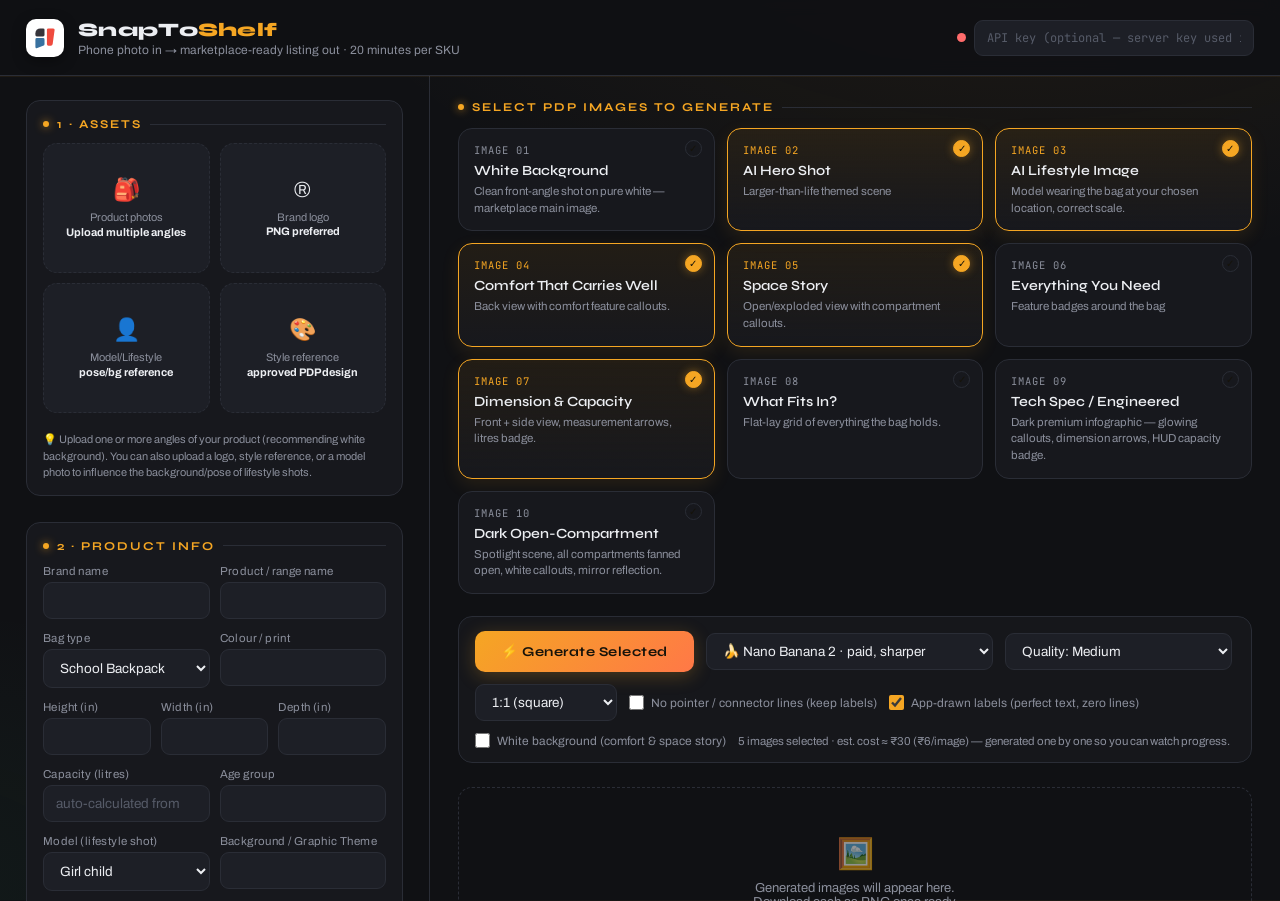
==== commit 52700f72: "Space Story: auto-size the title to fit the gap between top tiles The centred title kept overlapping" ====
--- a/index.html
+++ b/index.html
@@ -884,7 +884,7 @@
      : (rightN === 1 ? "on the far RIGHT edge" : `down the far RIGHT edge, position ${k - leftN + 1} of ${rightN} from the top`);
    const insetList = feats.map((f, k) => `${slot(k)}: an opened / in-use premium close-up of the ${f.toLowerCase()}`).join("; ");
    const insets = feats.length
-     ? `Create EXACTLY ${N} small rounded-rectangle PHOTO INSETS, ALL IDENTICAL in size and each only about 11-13% of the image width (small neat thumbnails, never more than 13%) — ${insetList}. Each inset is a premium product close-up PHOTOGRAPH of that storage area of THIS exact bag (same bag, colours, print, trims, zips). EVERY inset MUST be completely FILLED with a real photo — NEVER an empty, blank, plain, faded or placeholder rounded rectangle; if a slot would be empty, simply do not draw it.`
+     ? `Create EXACTLY ${N} small rounded-rectangle PHOTO INSETS, ALL IDENTICAL in size and each only about 11-13% of the image width (small neat thumbnails, never more than 13%) — ${insetList}. Each inset is a premium product close-up PHOTOGRAPH of that storage area of THIS exact bag (same bag, colours, print, trims, zips). EVERY inset MUST be completely FILLED with a real photo — NEVER an empty, blank, plain, faded or placeholder rounded rectangle; if a slot would be empty, simply do not draw it. IMPORTANT LAYOUT: keep the top 18% strip clear for a centred title the app adds, then SPACE THE INSETS EVENLY down the FULL height of the left and right edges — the topmost insets begin just under that title strip (around 22% of the image height) and the lowest end near the bottom (around 92%), so the insets are spread out and fill the side edges evenly, NOT clustered in the lower half and NOT leaving a big blank gap under the title.`
      : `Do NOT add any insets — only the centre bag on a clean pastel background.`;
    return `${BASE(i)} Premium Amazon product infographic. The uploaded backpack is the only hero product — keep it 100% IDENTICAL to the reference. Centre the backpack vertically and horizontally. The backpack must visually occupy about HALF of the canvas width and be about 4 TIMES LARGER than each inset, remaining the dominant visual focus. ${insets} Background: flat pastel ${document.getElementById('whiteBgMode').checked?'white #FFFFFF':`${i.colour?`(a pale, desaturated tint of the bag's ${i.colour})`:"colour that is a pale tint of the bag"}`} with a soft studio shadow. Luxury Amazon listing style — ultra clean, minimal, photorealistic. NO text, NO labels, NO icons, NO title, NO measurements, NO badges, NO decorative objects, and NO duplicate, ghosted or second backpack anywhere (the app adds the title, icons and captions itself).`;
  },
@@ -1238,9 +1238,13 @@
   const bagAcc=sampleBagAccent(ctx,{left:Math.round(W*0.34),right:Math.round(W*0.66),top:Math.round(H*0.36),bottom:Math.round(H*0.74)},W,H);
   if(bagAcc){ const hsl=rgbToHsl(bagAcc[0],bagAcc[1],bagAcc[2]); const sat=Math.min(0.85,Math.max(0.5,hsl[1])); accent=rgbToHex(hslToRgb(hsl[0],sat,0.42)); }
 
-  /* title — ALWAYS centred at the top, in the bag's theme colour */
+  /* title — centred at the top in the bag's theme colour, AUTO-SIZED to fit the
+     clear centre gap between the top corner tiles so it can never overlap them */
   ctx.fillStyle=accent; ctx.textAlign="center"; ctx.textBaseline="alphabetic";
-  ctx.font=`800 ${Math.round(W*0.05)}px Syne, Outfit, Arial, sans-serif`;
+  let tSz=Math.round(W*0.048);
+  ctx.font=`800 ${tSz}px Syne, Outfit, Arial, sans-serif`;
+  const maxTW=W*0.40, tW=ctx.measureText("SPACE STORY").width;
+  if(tW>maxTW){ tSz=Math.floor(tSz*maxTW/tW); ctx.font=`800 ${tSz}px Syne, Outfit, Arial, sans-serif`; }
   ctx.fillText("SPACE STORY", W/2, Math.round(H*0.08));
 
   /* Lay the selected tiles out in TWO side columns (left = first half, right =
@@ -1250,7 +1254,7 @@
   const leftN=Math.ceil(N/2), rightN=N-leftN;
   const regions=[];
   const buildCol=(count,rx0,rx1,outer)=>{
-    const top=0.13, bandH=(0.93-top)/Math.max(1,count);
+    const top=0.19, bandH=(0.95-top)/Math.max(1,count);
     for(let j=0;j<count;j++){ const y0=top+bandH*j, y1=top+bandH*(j+1);
       regions.push({rx0,rx1,ry0:y0+0.008,ry1:y1-0.02,outer,capY:y1-0.03}); }
   };
@@ -1265,9 +1269,10 @@
     if(tile){
       cx=(tile.left+tile.right)/2; topY=tile.top;
       /* anchor the caption a fixed fraction below the tile TOP (reliable) using the
-         tile WIDTH — the detected bottom overshoots when it catches the bag or the
-         decorations below, dropping the caption too far */
-      botY=topY+(tile.right-tile.left)*1.25;
+         tile WIDTH as a floor — the columns are narrow (clear of the bag), so the
+         detected BOTTOM is the tile itself; place the caption below it with a small
+         margin so the icon + caption ALWAYS clear the card, never overlapping it */
+      botY=Math.max(tile.bottom, topY+(tile.right-tile.left))+Math.round(H*0.012);
     }
     else { cx=W*(r.outer==="L"?0.15:0.85); botY=H*((r.ry0+r.ry1)/2)+H*0.05; topY=botY-H*0.12; }
     /* never let the caption drop past this tile's band */
@@ -1284,19 +1289,20 @@
     const iGap=Math.round(H*0.005);
     let chy=Math.min(botY+iconR*2+iGap+Math.round(H*0.006), H-chH-Math.round(H*0.01));
     const iy=chy-iGap-iconR;
-    /* icon badge */
+    /* icon badge — white circle with a themed accent ring */
     ctx.beginPath(); ctx.arc(cx,iy,iconR,0,Math.PI*2);
     ctx.fillStyle="#ffffff"; ctx.fill();
-    ctx.strokeStyle="#dbe4ee"; ctx.lineWidth=Math.max(1,W*0.0013); ctx.stroke();
+    ctx.strokeStyle=accent; ctx.lineWidth=Math.max(1.2,W*0.0016); ctx.stroke();
     const bk=label.replace(/^\d+\s+/,"").replace(/s$/i,"");
     const iconSrc=iconMap&&(iconMap[label]||iconMap[bk]||iconMap[bk+"s"]||iconMap[bk+"S"]);
     if(iconSrc){ try{ const ic=await loadImgEl(iconSrc); const sz=iconR*1.2; ctx.drawImage(ic,cx-sz/2,iy-sz/2,sz,sz); }catch(e){} }
-    /* caption chip */
+    /* caption chip — white pill with a themed accent border + accent text */
     ctx.save();
     ctx.shadowColor="rgba(20,40,70,0.16)"; ctx.shadowBlur=W*0.012; ctx.shadowOffsetY=W*0.003;
     roundRectPath(ctx,chx,chy,chW,chH,chH/2); ctx.fillStyle="#ffffff"; ctx.fill();
     ctx.restore();
-    ctx.fillStyle="#20344f"; ctx.textAlign="center"; ctx.textBaseline="middle";
+    roundRectPath(ctx,chx,chy,chW,chH,chH/2); ctx.strokeStyle=accent; ctx.lineWidth=Math.max(1.2,W*0.0016); ctx.stroke();
+    ctx.fillStyle=accent; ctx.textAlign="center"; ctx.textBaseline="middle";
     ctx.fillText(label,chx+chW/2,chy+chH/2);
   }
   return c.toDataURL("image/png");
@@ -1512,7 +1518,7 @@
      re-anchor it left-of-centre. The plain lavender background scales with it and
      the fill colour is sampled from a corner, so the rescale is seamless. Every
      overlay below reads the updated box, so arrows/tag/badge follow the new size. */
-  const TARGET_W = 0.36, TARGET_H = 0.64;             /* max bag size as a fraction */
+  const TARGET_W = 0.32, TARGET_H = 0.55;             /* max bag size as a fraction */
   const bagWFrac = (box.right - box.left) / W, bagHFrac = (box.bottom - box.top) / H;
   const s = Math.min(TARGET_W / bagWFrac, TARGET_H / bagHFrac, 1);
   if (s < 0.97) {
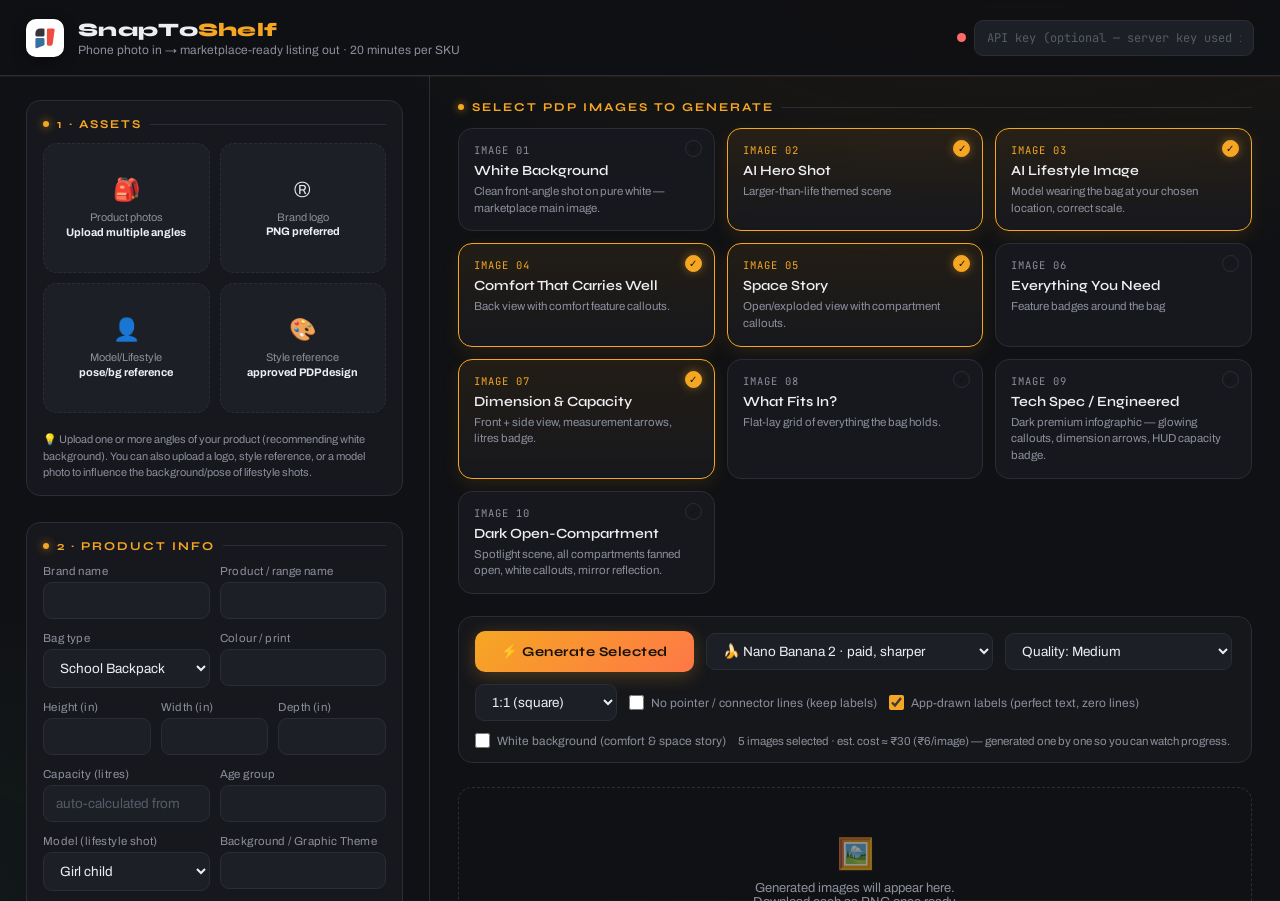
==== commit 5602d2b0: "Space Story: shrink insets and caption chrome for dense (5-6) layouts Scale the requested inset size" ====
--- a/index.html
+++ b/index.html
@@ -879,12 +879,14 @@
       captions on top, so the model renders NO text. */
    const feats = i.space.slice(0, 6);
    const N = feats.length, leftN = Math.ceil(N / 2), rightN = N - leftN;
+   const perCol = Math.max(leftN, rightN);                 /* most tiles in one column */
+   const sizePct = perCol >= 3 ? "8-10%" : (perCol === 2 ? "10-12%" : "13-15%");
    const slot = (k) => k < leftN
      ? (leftN === 1 ? "on the far LEFT edge" : `down the far LEFT edge, position ${k + 1} of ${leftN} from the top`)
      : (rightN === 1 ? "on the far RIGHT edge" : `down the far RIGHT edge, position ${k - leftN + 1} of ${rightN} from the top`);
    const insetList = feats.map((f, k) => `${slot(k)}: an opened / in-use premium close-up of the ${f.toLowerCase()}`).join("; ");
    const insets = feats.length
-     ? `Create EXACTLY ${N} small rounded-rectangle PHOTO INSETS, ALL IDENTICAL in size and each only about 11-13% of the image width (small neat thumbnails, never more than 13%) — ${insetList}. Each inset is a premium product close-up PHOTOGRAPH of that storage area of THIS exact bag (same bag, colours, print, trims, zips). EVERY inset MUST be completely FILLED with a real photo — NEVER an empty, blank, plain, faded or placeholder rounded rectangle; if a slot would be empty, simply do not draw it. IMPORTANT LAYOUT: keep the top 18% strip clear for a centred title the app adds, then SPACE THE INSETS EVENLY down the FULL height of the left and right edges — the topmost insets begin just under that title strip (around 22% of the image height) and the lowest end near the bottom (around 92%), so the insets are spread out and fill the side edges evenly, NOT clustered in the lower half and NOT leaving a big blank gap under the title.`
+     ? `Create EXACTLY ${N} small rounded-rectangle PHOTO INSETS, ALL IDENTICAL in size and each only about ${sizePct} of the image width (small neat thumbnails) with a clear gap BELOW each inset for a caption — ${insetList}. Each inset is a premium product close-up PHOTOGRAPH of that storage area of THIS exact bag (same bag, colours, print, trims, zips). EVERY inset MUST be completely FILLED with a real photo — NEVER an empty, blank, plain, faded or placeholder rounded rectangle; if a slot would be empty, simply do not draw it. IMPORTANT LAYOUT: keep the top 18% strip clear for a centred title the app adds, then SPACE THE INSETS EVENLY down the FULL height of the left and right edges — the topmost insets begin just under that title strip (around 22% of the image height) and the lowest end near the bottom (around 92%), so the insets are spread out and fill the side edges evenly, NOT clustered in the lower half and NOT leaving a big blank gap under the title.`
      : `Do NOT add any insets — only the centre bag on a clean pastel background.`;
    return `${BASE(i)} Premium Amazon product infographic. The uploaded backpack is the only hero product — keep it 100% IDENTICAL to the reference. Centre the backpack vertically and horizontally. The backpack must visually occupy about HALF of the canvas width and be about 4 TIMES LARGER than each inset, remaining the dominant visual focus. ${insets} Background: flat pastel ${document.getElementById('whiteBgMode').checked?'white #FFFFFF':`${i.colour?`(a pale, desaturated tint of the bag's ${i.colour})`:"colour that is a pale tint of the bag"}`} with a soft studio shadow. Luxury Amazon listing style — ultra clean, minimal, photorealistic. NO text, NO labels, NO icons, NO title, NO measurements, NO badges, NO decorative objects, and NO duplicate, ghosted or second backpack anywhere (the app adds the title, icons and captions itself).`;
  },
@@ -1260,7 +1262,8 @@
   };
   buildCol(leftN,0.02,0.27,"L");
   buildCol(rightN,0.73,0.98,"R");
-  const iconR=Math.round(W*0.024);
+  const dense=Math.max(leftN,rightN)>=3;             /* 5-6 insets: shrink chrome */
+  const iconR=Math.round(W*(dense?0.019:0.024));
 
   for(let k=0;k<N;k++){
     const r=regions[k], label=labels[k];
@@ -1280,7 +1283,7 @@
 
     /* caption chip auto-fit + clamped, with the icon badge attached directly
        ABOVE it so the icon always tracks its own tile/caption (no floating) */
-    let cs=Math.round(W*0.019); ctx.font=`700 ${cs}px Outfit, Archivo, Arial, sans-serif`;
+    let cs=Math.round(W*(dense?0.016:0.019)); ctx.font=`700 ${cs}px Outfit, Archivo, Arial, sans-serif`;
     const maxCap=W*0.24;
     if(ctx.measureText(label).width>maxCap){ cs=Math.max(9,Math.floor(cs*maxCap/ctx.measureText(label).width)); ctx.font=`700 ${cs}px Outfit, Archivo, Arial, sans-serif`; }
     const tw=ctx.measureText(label).width, chW=tw+Math.round(W*0.04), chH=Math.round(cs*2.2);
